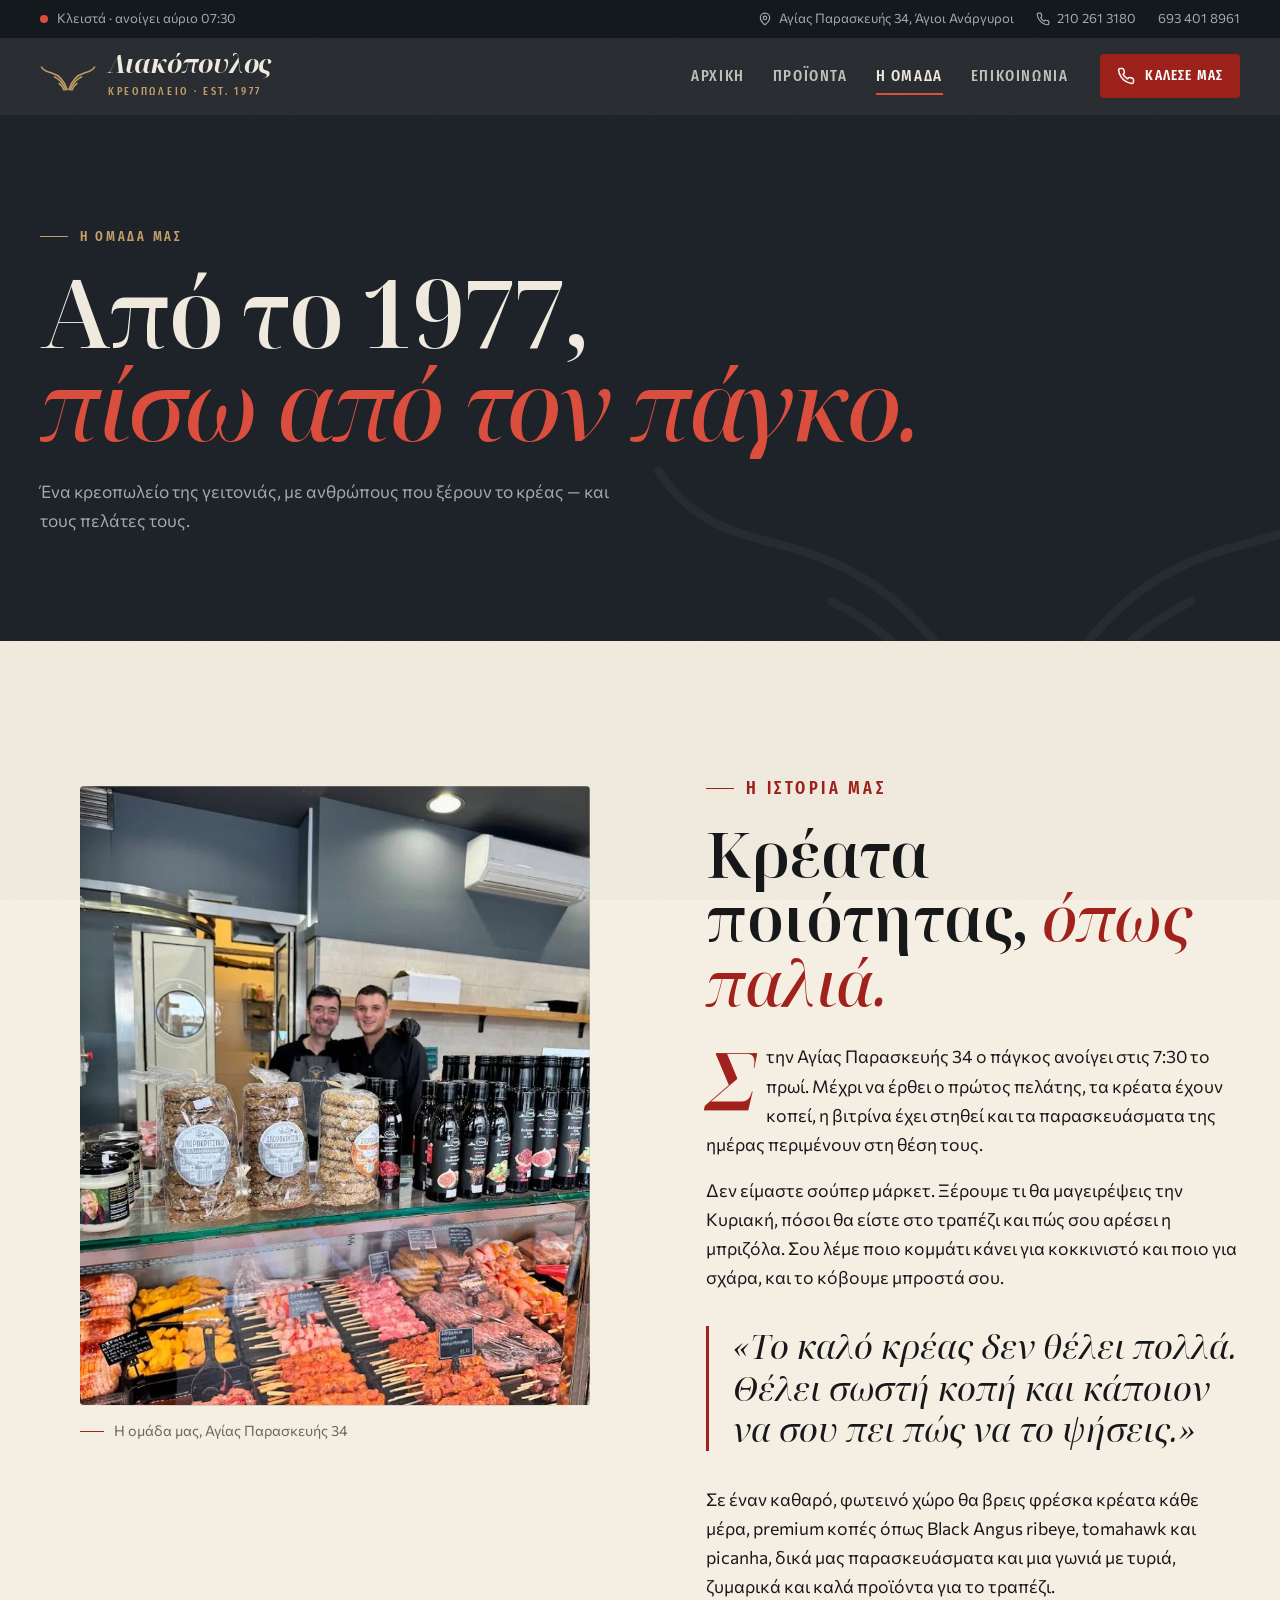
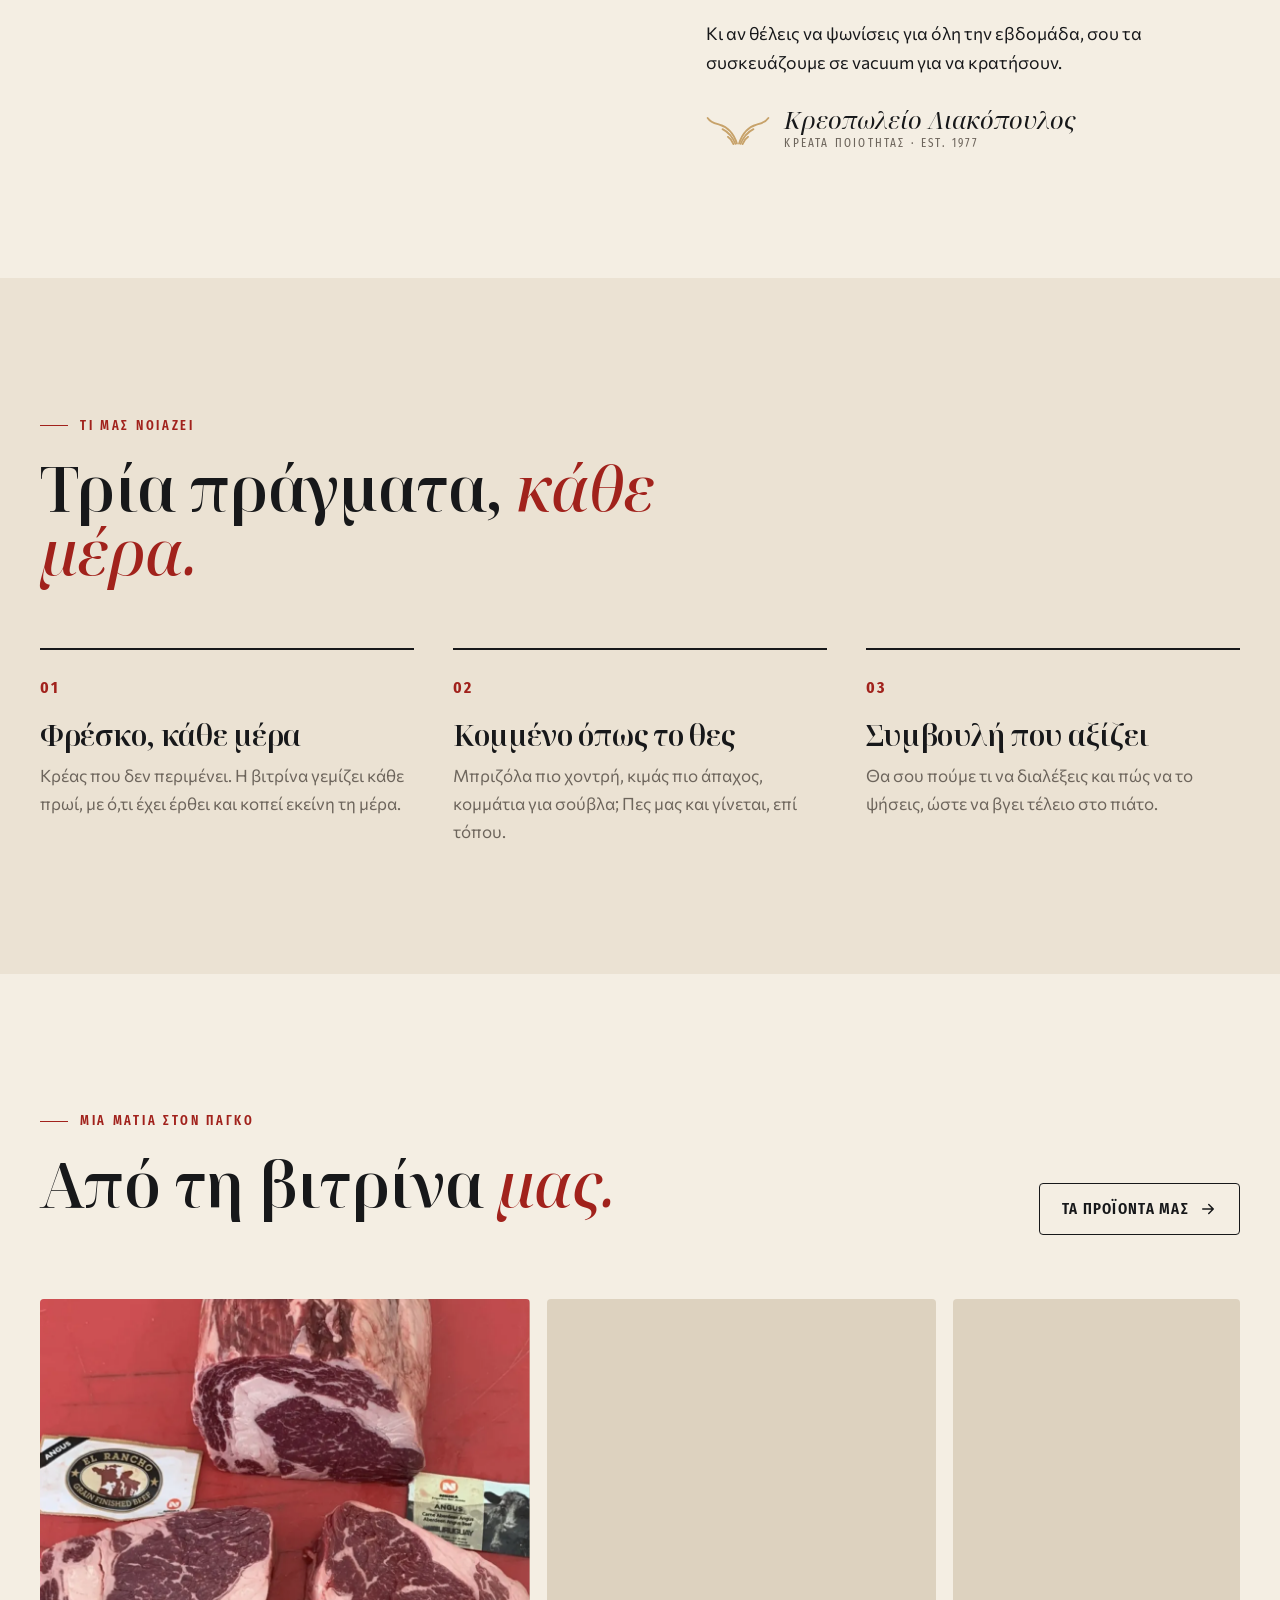
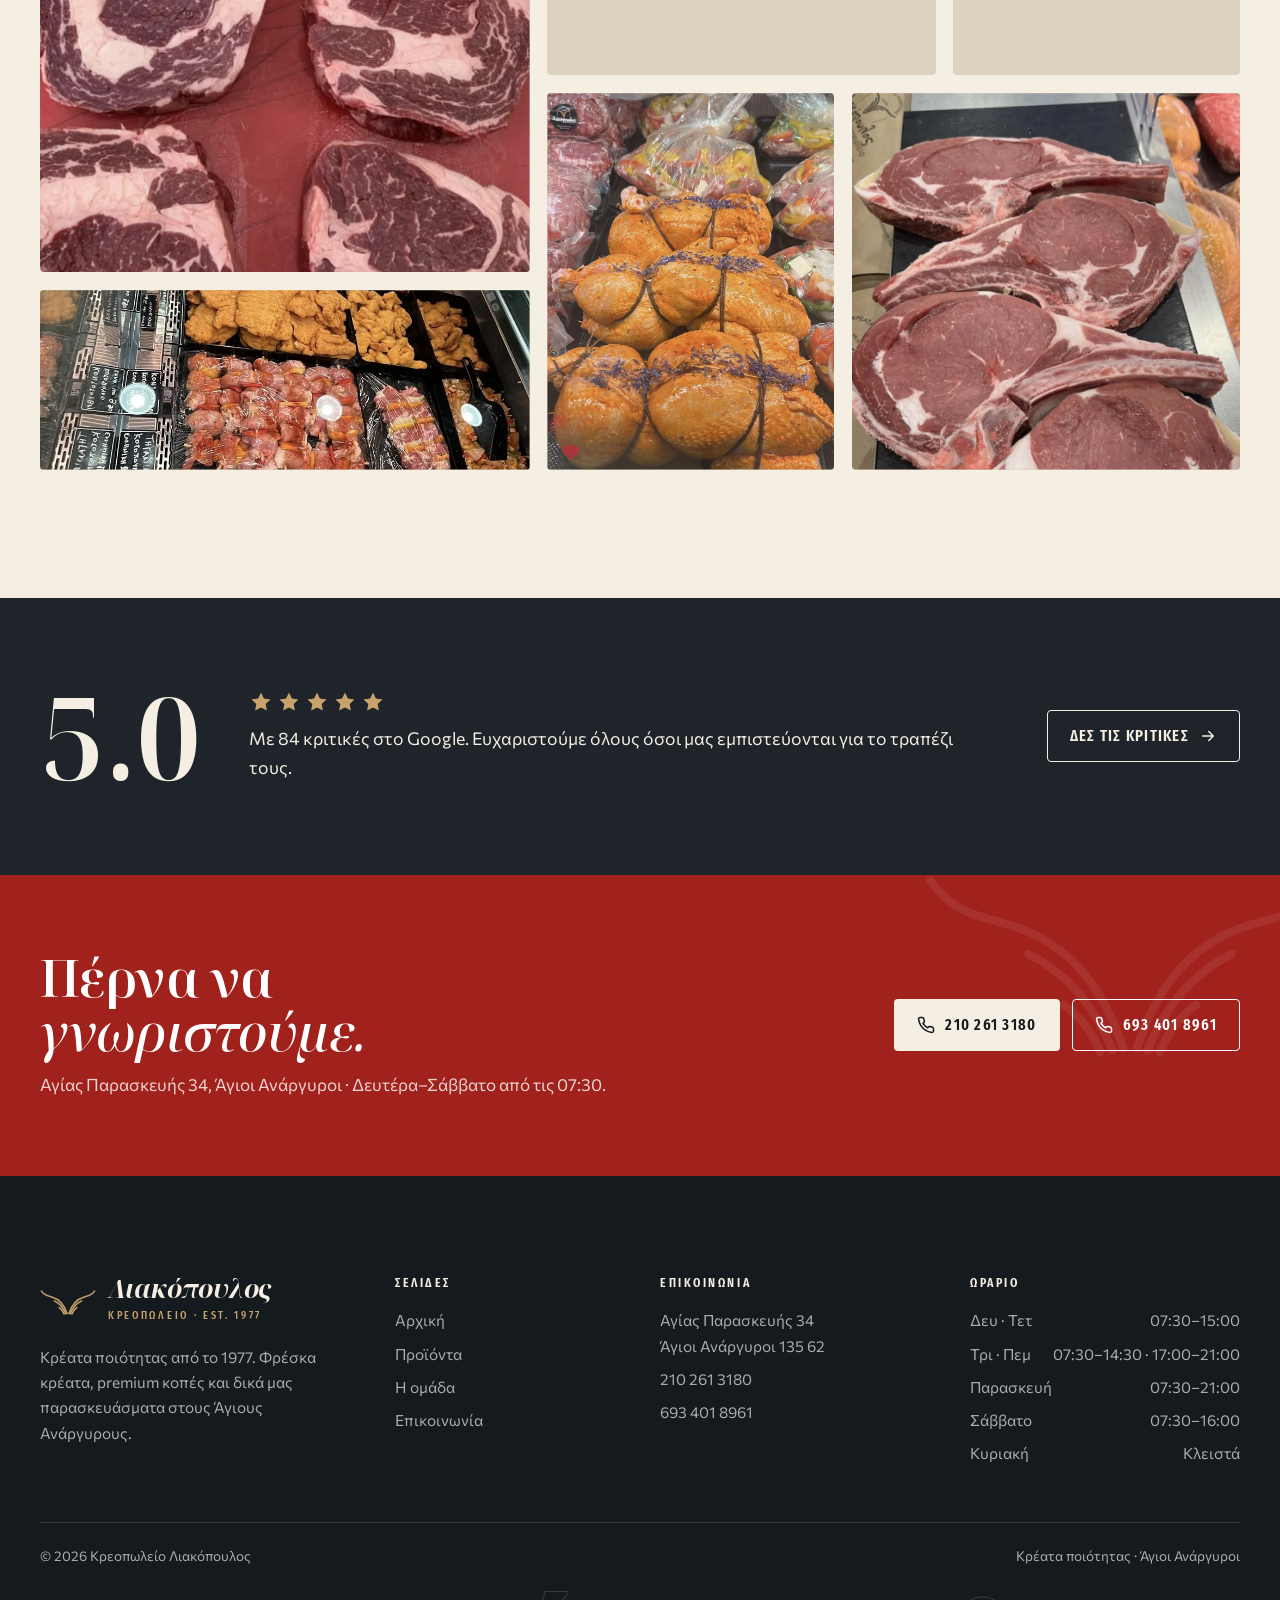
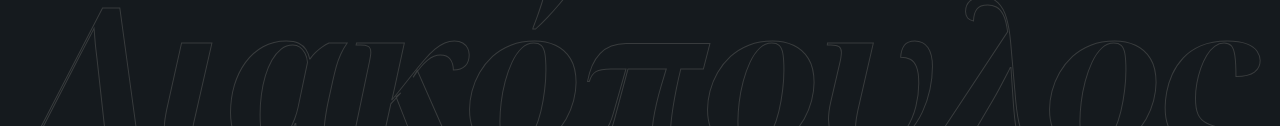
==== about.html @ c585aae2 "Build the Κρεοπωλείο Λιακόπουλος website Four static pages (Αρχική, Προϊόντα, Η ομάδα, Επικοινωνία) " ====
<!doctype html>
<html lang="el">
<head>
<meta charset="utf-8">
<meta name="viewport" content="width=device-width, initial-scale=1">
<title>Η ομάδα | Κρεοπωλείο Λιακόπουλος</title>
<meta name="description" content="Η ομάδα του Κρεοπωλείου Λιακόπουλος. Κρέατα ποιότητας από το 1977, στην Αγίας Παρασκευής 34 στους Άγιους Ανάργυρους.">
<meta name="theme-color" content="#1e242a">
<meta property="og:type" content="website">
<meta property="og:locale" content="el_GR">
<meta property="og:site_name" content="Κρεοπωλείο Λιακόπουλος">
<meta property="og:title" content="Η ομάδα | Κρεοπωλείο Λιακόπουλος">
<meta property="og:description" content="Η ομάδα του Κρεοπωλείου Λιακόπουλος. Κρέατα ποιότητας από το 1977, στην Αγίας Παρασκευής 34 στους Άγιους Ανάργυρους.">
<meta property="og:image" content="assets/img/og.jpg">
<link rel="icon" href="assets/img/favicon.svg" type="image/svg+xml">
<script>document.documentElement.classList.add('js')</script>
<link rel="preconnect" href="https://fonts.googleapis.com">
<link rel="preconnect" href="https://fonts.gstatic.com" crossorigin>
<link href="https://fonts.googleapis.com/css2?family=Commissioner:wght@400;500;600&amp;family=Fira+Sans+Extra+Condensed:wght@500;600;700&amp;family=Noto+Serif+Display:ital,wght@0,500;0,600;0,700;1,500;1,600;1,700&amp;display=swap" rel="stylesheet">
<link rel="stylesheet" href="assets/css/style.css">
</head>
<body>
<a class="skip" href="#main">Μετάβαση στο περιεχόμενο</a>

<div class="topbar">
  <div class="wrap">
    <span class="status " data-status><span class="status__dot"></span><span data-status-text>Δευ–Σάβ από 07:30</span></span>
    <div class="topbar__right">
      <a class="topbar__addr" href="https://www.google.com/maps/dir/?api=1&destination=%CE%9A%CF%81%CE%B5%CE%BF%CF%80%CF%89%CE%BB%CE%B5%CE%AF%CE%BF+%CE%9B%CE%B9%CE%B1%CE%BA%CF%8C%CF%80%CE%BF%CF%85%CE%BB%CE%BF%CF%82%2C+%CE%91%CE%B3%CE%AF%CE%B1%CF%82+%CE%A0%CE%B1%CF%81%CE%B1%CF%83%CE%BA%CE%B5%CF%85%CE%AE%CF%82+34%2C+%CE%86%CE%B3%CE%B9%CE%BF%CE%B9+%CE%91%CE%BD%CE%AC%CF%81%CE%B3%CF%85%CF%81%CE%BF%CE%B9+135+62" target="_blank" rel="noopener"><svg viewBox="0 0 24 24" fill="none" stroke="currentColor" stroke-width="2" stroke-linecap="round" stroke-linejoin="round" aria-hidden="true"><path d="M20 10c0 6-8 12-8 12S4 16 4 10a8 8 0 0 1 16 0z"/><circle cx="12" cy="10" r="3"/></svg>Αγίας Παρασκευής 34, Άγιοι Ανάργυροι</a>
      <a href="tel:+302102613180"><svg viewBox="0 0 24 24" fill="none" stroke="currentColor" stroke-width="2" stroke-linecap="round" stroke-linejoin="round" aria-hidden="true"><path d="M22 16.9v3a2 2 0 0 1-2.2 2 19.8 19.8 0 0 1-8.6-3.1 19.5 19.5 0 0 1-6-6A19.8 19.8 0 0 1 2.1 4.2 2 2 0 0 1 4.1 2h3a2 2 0 0 1 2 1.7c.1.9.4 1.8.7 2.7a2 2 0 0 1-.5 2.1L8 9.8a16 16 0 0 0 6 6l1.3-1.3a2 2 0 0 1 2.1-.4c.9.3 1.8.6 2.7.7a2 2 0 0 1 1.7 2z"/></svg>210 261 3180</a>
      <a class="hide-sm" href="tel:+306934018961">693 401 8961</a>
    </div>
  </div>
</div>
<header class="site-header">
  <div class="wrap">
    <a class="brand" href="index.html" aria-label="Κρεοπωλείο Λιακόπουλος — αρχική σελίδα">
      <svg class="brand__mark" viewBox="0 0 120 66" fill="none" stroke="currentColor" stroke-width="3.4" stroke-linecap="round" aria-hidden="true"><path d="M58 61C52 42 41 30 25 25.5C16 23 9 22 3 13"/><path d="M62 61C68 42 79 30 95 25.5C104 23 111 22 117 13"/><path d="M55 61.5C50 49 42 39.5 31 34"/><path d="M65 61.5C70 49 78 39.5 89 34"/><path d="M51.5 62C49 56 45.5 51.5 41 48.5"/><path d="M68.5 62C71 56 74.5 51.5 79 48.5"/></svg>
      <span><span class="brand__name">Λιακόπουλος</span><span class="brand__sub">Κρεοπωλείο · est. 1977</span></span>
    </a>
    <nav class="nav" id="nav" aria-label="Κύριο μενού">
      <ul class="nav__links">
        <li><a href="index.html">Αρχική</a></li>
        <li><a href="products.html">Προϊόντα</a></li>
        <li><a href="about.html" aria-current="page">Η ομάδα</a></li>
        <li><a href="contact.html">Επικοινωνία</a></li>
      </ul>
      <a class="btn btn--blood btn--sm" href="tel:+302102613180"><svg viewBox="0 0 24 24" fill="none" stroke="currentColor" stroke-width="2" stroke-linecap="round" stroke-linejoin="round" aria-hidden="true"><path d="M22 16.9v3a2 2 0 0 1-2.2 2 19.8 19.8 0 0 1-8.6-3.1 19.5 19.5 0 0 1-6-6A19.8 19.8 0 0 1 2.1 4.2 2 2 0 0 1 4.1 2h3a2 2 0 0 1 2 1.7c.1.9.4 1.8.7 2.7a2 2 0 0 1-.5 2.1L8 9.8a16 16 0 0 0 6 6l1.3-1.3a2 2 0 0 1 2.1-.4c.9.3 1.8.6 2.7.7a2 2 0 0 1 1.7 2z"/></svg>Κάλεσέ μας</a>
    </nav>
    <button class="nav-toggle" type="button" aria-expanded="false" aria-controls="nav"><span></span><span></span><span class="sr">Μενού</span></button>
  </div>
</header>

<main id="main">

<section class="page-hero dark">
  <svg class="hero__watermark" viewBox="0 0 120 66" fill="none" stroke="currentColor" stroke-width="1.4" stroke-linecap="round" aria-hidden="true"><path d="M58 61C52 42 41 30 25 25.5C16 23 9 22 3 13"/><path d="M62 61C68 42 79 30 95 25.5C104 23 111 22 117 13"/><path d="M55 61.5C50 49 42 39.5 31 34"/><path d="M65 61.5C70 49 78 39.5 89 34"/><path d="M51.5 62C49 56 45.5 51.5 41 48.5"/><path d="M68.5 62C71 56 74.5 51.5 79 48.5"/></svg>
  <div class="wrap">
    <p class="eyebrow hero__fade">Η ομάδα μας</p>
    <h1 class="h1">
      <span class="line"><span style="--i:0">Από το 1977,</span></span>
      <span class="line"><span style="--i:1"><em>πίσω από τον πάγκο.</em></span></span>
    </h1>
    <p class="lead hero__fade">Ένα κρεοπωλείο της γειτονιάς, με ανθρώπους που ξέρουν το κρέας — και τους πελάτες τους.</p>
  </div>
</section>

<section class="section">
  <div class="wrap story">
    <figure class="story__photo" data-reveal="img">
      <div class="frame"><img src="assets/img/team.webp" alt="Η ομάδα του Κρεοπωλείου Λιακόπουλος χαμογελά πίσω από τη βιτρίνα" width="977" height="1187" fetchpriority="high" decoding="async"></div>
      <figcaption>Η ομάδα μας, Αγίας Παρασκευής 34</figcaption>
    </figure>
    <div class="story__text" data-reveal>
      <p class="eyebrow">Η ιστορία μας</p>
      <h2 class="h2" style="margin-bottom:28px">Κρέατα ποιότητας, <em>όπως παλιά.</em></h2>
      <p class="dropcap">Στην Αγίας Παρασκευής 34 ο πάγκος ανοίγει στις 7:30 το πρωί. Μέχρι να έρθει ο πρώτος πελάτης, τα κρέατα έχουν κοπεί, η βιτρίνα έχει στηθεί και τα παρασκευάσματα της ημέρας περιμένουν στη θέση τους.</p>
      <p>Δεν είμαστε σούπερ μάρκετ. Ξέρουμε τι θα μαγειρέψεις την Κυριακή, πόσοι θα είστε στο τραπέζι και πώς σου αρέσει η μπριζόλα. Σου λέμε ποιο κομμάτι κάνει για κοκκινιστό και ποιο για σχάρα, και το κόβουμε μπροστά σου.</p>
      <blockquote class="pull">«Το καλό κρέας δεν θέλει πολλά. Θέλει σωστή κοπή και κάποιον να σου πει πώς να το ψήσεις.»</blockquote>
      <p>Σε έναν καθαρό, φωτεινό χώρο θα βρεις φρέσκα κρέατα κάθε μέρα, premium κοπές όπως Black Angus ribeye, tomahawk και picanha, δικά μας παρασκευάσματα και μια γωνιά με τυριά, ζυμαρικά και καλά προϊόντα για το τραπέζι.</p>
      <p>Κι αν θέλεις να ψωνίσεις για όλη την εβδομάδα, σου τα συσκευάζουμε σε vacuum για να κρατήσουν.</p>
      <div class="sign">
        <svg class="" viewBox="0 0 120 66" fill="none" stroke="currentColor" stroke-width="3.4" stroke-linecap="round" aria-hidden="true"><path d="M58 61C52 42 41 30 25 25.5C16 23 9 22 3 13"/><path d="M62 61C68 42 79 30 95 25.5C104 23 111 22 117 13"/><path d="M55 61.5C50 49 42 39.5 31 34"/><path d="M65 61.5C70 49 78 39.5 89 34"/><path d="M51.5 62C49 56 45.5 51.5 41 48.5"/><path d="M68.5 62C71 56 74.5 51.5 79 48.5"/></svg>
        <span>Κρεοπωλείο Λιακόπουλος<small>Κρέατα ποιότητας · est. 1977</small></span>
      </div>
    </div>
  </div>
</section>

<section class="section paper-2">
  <div class="wrap">
    <div class="section-head" data-reveal>
      <p class="eyebrow">Τι μας νοιάζει</p>
      <h2 class="h2">Τρία πράγματα, <em>κάθε μέρα.</em></h2>
    </div>
    <div class="values">
      <div class="value" data-reveal><h3>Φρέσκο, κάθε μέρα</h3><p>Κρέας που δεν περιμένει. Η βιτρίνα γεμίζει κάθε πρωί, με ό,τι έχει έρθει και κοπεί εκείνη τη μέρα.</p></div>
      <div class="value" data-reveal style="--d:.1s"><h3>Κομμένο όπως το θες</h3><p>Μπριζόλα πιο χοντρή, κιμάς πιο άπαχος, κομμάτια για σούβλα; Πες μας και γίνεται, επί τόπου.</p></div>
      <div class="value" data-reveal style="--d:.2s"><h3>Συμβουλή που αξίζει</h3><p>Θα σου πούμε τι να διαλέξεις και πώς να το ψήσεις, ώστε να βγει τέλειο στο πιάτο.</p></div>
    </div>
  </div>
</section>

<section class="section">
  <div class="wrap">
    <div class="section-head section-head--split">
      <div data-reveal>
        <p class="eyebrow">Μια ματιά στον πάγκο</p>
        <h2 class="h2">Από τη βιτρίνα <em>μας.</em></h2>
      </div>
      <a class="btn btn--line" href="products.html" data-reveal>Τα προϊόντα μας <svg class="i-arrow" viewBox="0 0 24 24" fill="none" stroke="currentColor" stroke-width="2" stroke-linecap="round" stroke-linejoin="round" aria-hidden="true"><path d="M5 12h14M13 6l6 6-6 6"/></svg></a>
    </div>
    <div class="gallery">
      <figure class="g1" data-reveal="img" style="--d:0.00s"><img src="assets/img/ribeye-red.webp" alt="Ολόκληρο ribeye και μπριζόλες σε κόκκινο πάγκο" width="1000" height="1754" loading="lazy" decoding="async"><figcaption>Ribeye</figcaption></figure>
      <figure class="g2" data-reveal="img" style="--d:0.06s"><img src="assets/img/steaks.webp" alt="Μπριζόλες απλωμένες σε στρογγυλό πάγκο κοπής" width="900" height="1573" loading="lazy" decoding="async"><figcaption>Στον πάγκο</figcaption></figure>
      <figure class="g3" data-reveal="img" style="--d:0.12s"><img src="assets/img/skirt-raw.webp" alt="Outside skirt Black Angus σε συσκευασίες" width="900" height="1234" loading="lazy" decoding="async"><figcaption>Outside skirt</figcaption></figure>
      <figure class="g4" data-reveal="img" style="--d:0.18s"><img src="assets/img/gemista.webp" alt="Γεμιστά κοτόπουλα" width="900" height="1529" loading="lazy" decoding="async"><figcaption>Παρασκευάσματα</figcaption></figure>
      <figure class="g5" data-reveal="img" style="--d:0.24s"><img src="assets/img/tomahawk.webp" alt="Μπριζόλες tomahawk" width="900" height="1312" loading="lazy" decoding="async"><figcaption>Tomahawk</figcaption></figure>
      <figure class="g6" data-reveal="img" style="--d:0.30s"><img src="assets/img/vitrina.webp" alt="Η βιτρίνα του καταστήματος" width="900" height="1602" loading="lazy" decoding="async"><figcaption>Η βιτρίνα</figcaption></figure>
    </div>
  </div>
</section>

<section class="section section--tight dark">
  <div class="wrap rating" data-reveal>
    <div class="rating__num">5.0</div>
    <div>
      <div class="rating__stars"><svg viewBox="0 0 24 24" fill="currentColor" aria-hidden="true"><path d="M12 2.5l2.9 6 6.6.9-4.8 4.6 1.2 6.5L12 17.4l-5.9 3.1 1.2-6.5L2.5 9.4l6.6-.9z"/></svg><svg viewBox="0 0 24 24" fill="currentColor" aria-hidden="true"><path d="M12 2.5l2.9 6 6.6.9-4.8 4.6 1.2 6.5L12 17.4l-5.9 3.1 1.2-6.5L2.5 9.4l6.6-.9z"/></svg><svg viewBox="0 0 24 24" fill="currentColor" aria-hidden="true"><path d="M12 2.5l2.9 6 6.6.9-4.8 4.6 1.2 6.5L12 17.4l-5.9 3.1 1.2-6.5L2.5 9.4l6.6-.9z"/></svg><svg viewBox="0 0 24 24" fill="currentColor" aria-hidden="true"><path d="M12 2.5l2.9 6 6.6.9-4.8 4.6 1.2 6.5L12 17.4l-5.9 3.1 1.2-6.5L2.5 9.4l6.6-.9z"/></svg><svg viewBox="0 0 24 24" fill="currentColor" aria-hidden="true"><path d="M12 2.5l2.9 6 6.6.9-4.8 4.6 1.2 6.5L12 17.4l-5.9 3.1 1.2-6.5L2.5 9.4l6.6-.9z"/></svg></div>
      <p>Με 84 κριτικές στο Google. Ευχαριστούμε όλους όσοι μας εμπιστεύονται για το τραπέζι τους.</p>
    </div>
    <a class="btn btn--line" href="https://www.google.com/maps/search/?api=1&query=%CE%9A%CF%81%CE%B5%CE%BF%CF%80%CF%89%CE%BB%CE%B5%CE%AF%CE%BF+%CE%9B%CE%B9%CE%B1%CE%BA%CF%8C%CF%80%CE%BF%CF%85%CE%BB%CE%BF%CF%82%2C+%CE%91%CE%B3%CE%AF%CE%B1%CF%82+%CE%A0%CE%B1%CF%81%CE%B1%CF%83%CE%BA%CE%B5%CF%85%CE%AE%CF%82+34%2C+%CE%86%CE%B3%CE%B9%CE%BF%CE%B9+%CE%91%CE%BD%CE%AC%CF%81%CE%B3%CF%85%CF%81%CE%BF%CE%B9+135+62" target="_blank" rel="noopener">Δες τις κριτικές <svg class="i-arrow" viewBox="0 0 24 24" fill="none" stroke="currentColor" stroke-width="2" stroke-linecap="round" stroke-linejoin="round" aria-hidden="true"><path d="M5 12h14M13 6l6 6-6 6"/></svg></a>
  </div>
</section>

</main>

<section class="cta">
  <svg class="cta__mark" viewBox="0 0 120 66" fill="none" stroke="currentColor" stroke-width="2.4" stroke-linecap="round" aria-hidden="true"><path d="M58 61C52 42 41 30 25 25.5C16 23 9 22 3 13"/><path d="M62 61C68 42 79 30 95 25.5C104 23 111 22 117 13"/><path d="M55 61.5C50 49 42 39.5 31 34"/><path d="M65 61.5C70 49 78 39.5 89 34"/><path d="M51.5 62C49 56 45.5 51.5 41 48.5"/><path d="M68.5 62C71 56 74.5 51.5 79 48.5"/></svg>
  <div class="wrap">
    <div data-reveal>
      <h2>Πέρνα να <em>γνωριστούμε.</em></h2>
      <p>Αγίας Παρασκευής 34, Άγιοι Ανάργυροι · Δευτέρα–Σάββατο από τις 07:30.</p>
    </div>
    <div class="btn-row" data-reveal style="--d:.1s">
      <a class="btn btn--paper" href="tel:+302102613180"><svg viewBox="0 0 24 24" fill="none" stroke="currentColor" stroke-width="2" stroke-linecap="round" stroke-linejoin="round" aria-hidden="true"><path d="M22 16.9v3a2 2 0 0 1-2.2 2 19.8 19.8 0 0 1-8.6-3.1 19.5 19.5 0 0 1-6-6A19.8 19.8 0 0 1 2.1 4.2 2 2 0 0 1 4.1 2h3a2 2 0 0 1 2 1.7c.1.9.4 1.8.7 2.7a2 2 0 0 1-.5 2.1L8 9.8a16 16 0 0 0 6 6l1.3-1.3a2 2 0 0 1 2.1-.4c.9.3 1.8.6 2.7.7a2 2 0 0 1 1.7 2z"/></svg>210 261 3180</a>
      <a class="btn btn--line" href="tel:+306934018961"><svg viewBox="0 0 24 24" fill="none" stroke="currentColor" stroke-width="2" stroke-linecap="round" stroke-linejoin="round" aria-hidden="true"><path d="M22 16.9v3a2 2 0 0 1-2.2 2 19.8 19.8 0 0 1-8.6-3.1 19.5 19.5 0 0 1-6-6A19.8 19.8 0 0 1 2.1 4.2 2 2 0 0 1 4.1 2h3a2 2 0 0 1 2 1.7c.1.9.4 1.8.7 2.7a2 2 0 0 1-.5 2.1L8 9.8a16 16 0 0 0 6 6l1.3-1.3a2 2 0 0 1 2.1-.4c.9.3 1.8.6 2.7.7a2 2 0 0 1 1.7 2z"/></svg>693 401 8961</a>
    </div>
  </div>
</section>

<footer class="footer">
  <div class="wrap">
    <div class="footer__grid">
      <div>
        <a class="brand" href="index.html" aria-label="Κρεοπωλείο Λιακόπουλος">
          <svg class="brand__mark" viewBox="0 0 120 66" fill="none" stroke="currentColor" stroke-width="3.4" stroke-linecap="round" aria-hidden="true"><path d="M58 61C52 42 41 30 25 25.5C16 23 9 22 3 13"/><path d="M62 61C68 42 79 30 95 25.5C104 23 111 22 117 13"/><path d="M55 61.5C50 49 42 39.5 31 34"/><path d="M65 61.5C70 49 78 39.5 89 34"/><path d="M51.5 62C49 56 45.5 51.5 41 48.5"/><path d="M68.5 62C71 56 74.5 51.5 79 48.5"/></svg>
          <span><span class="brand__name">Λιακόπουλος</span><span class="brand__sub">Κρεοπωλείο · est. 1977</span></span>
        </a>
        <p class="footer__tag">Κρέατα ποιότητας από το 1977. Φρέσκα κρέατα, premium κοπές και δικά μας παρασκευάσματα στους Άγιους Ανάργυρους.</p>
      </div>
      <div>
        <h4>Σελίδες</h4>
        <ul>
          <li><a href="index.html">Αρχική</a></li><li><a href="products.html">Προϊόντα</a></li><li><a href="about.html">Η ομάδα</a></li><li><a href="contact.html">Επικοινωνία</a></li>
        </ul>
      </div>
      <div>
        <h4>Επικοινωνία</h4>
        <ul>
          <li><a href="https://www.google.com/maps/dir/?api=1&destination=%CE%9A%CF%81%CE%B5%CE%BF%CF%80%CF%89%CE%BB%CE%B5%CE%AF%CE%BF+%CE%9B%CE%B9%CE%B1%CE%BA%CF%8C%CF%80%CE%BF%CF%85%CE%BB%CE%BF%CF%82%2C+%CE%91%CE%B3%CE%AF%CE%B1%CF%82+%CE%A0%CE%B1%CF%81%CE%B1%CF%83%CE%BA%CE%B5%CF%85%CE%AE%CF%82+34%2C+%CE%86%CE%B3%CE%B9%CE%BF%CE%B9+%CE%91%CE%BD%CE%AC%CF%81%CE%B3%CF%85%CF%81%CE%BF%CE%B9+135+62" target="_blank" rel="noopener">Αγίας Παρασκευής 34<br>Άγιοι Ανάργυροι 135 62</a></li>
          <li><a href="tel:+302102613180">210 261 3180</a></li>
          <li><a href="tel:+306934018961">693 401 8961</a></li>
        </ul>
      </div>
      <div>
        <h4>Ωράριο</h4>
        <ul class="footer__hours">
          <li><span>Δευ · Τετ</span><span>07:30–15:00</span></li>
          <li><span>Τρι · Πεμ</span><span>07:30–14:30 · 17:00–21:00</span></li>
          <li><span>Παρασκευή</span><span>07:30–21:00</span></li>
          <li><span>Σάββατο</span><span>07:30–16:00</span></li>
          <li><span>Κυριακή</span><span>Κλειστά</span></li>
        </ul>
      </div>
    </div>
    <div class="footer__bottom">
      <span>© <span data-year>2026</span> Κρεοπωλείο Λιακόπουλος</span>
      <span>Κρέατα ποιότητας · Άγιοι Ανάργυροι</span>
    </div>
  </div>
  <div class="footer__giant" aria-hidden="true">Λιακόπουλος</div>
</footer>
<script src="assets/js/main.js" defer></script>
</body>
</html>
---- assets/css/style.css ----
/* =========================================================
   Κρεοπωλείο Λιακόπουλος — stylesheet
   Palette taken from the shop: slate walls, brass logo,
   butcher-paper cream and a deep meat red.
   ========================================================= */

:root {
  --char: #1e242a;
  --char-2: #252c33;
  --char-3: #313a42;
  --char-deep: #151a1e;
  --paper: #f4eee3;
  --paper-2: #ebe2d3;
  --paper-3: #ddd2bf;
  --ink: #17181a;
  --blood: #a1221c;
  --blood-dk: #861a15;
  --blood-hi: #e0503f;
  --brass: #c7a26a;
  --muted: #6d655c;
  --muted-d: #a9adb0;
  --line: rgba(23, 24, 26, .14);
  --line-d: rgba(244, 238, 227, .14);

  --f-display: "Noto Serif Display", "Times New Roman", serif;
  --f-cond: "Fira Sans Extra Condensed", "Arial Narrow", sans-serif;
  --f-body: "Commissioner", system-ui, -apple-system, "Segoe UI", sans-serif;

  --wrap: 1220px;
  --gut: clamp(16px, 4vw, 40px);
  --ease: cubic-bezier(.2, .7, .2, 1);
  --header-h: 76px;
}

/* ---------- base ---------- */
*, *::before, *::after { box-sizing: border-box; }
html { -webkit-text-size-adjust: 100%; scroll-behavior: smooth; scroll-padding-top: calc(var(--header-h) + 16px); }
body {
  margin: 0;
  background: var(--paper);
  color: var(--ink);
  font-family: var(--f-body);
  font-size: 1.0625rem;
  line-height: 1.65;
  overflow-x: clip;
  -webkit-font-smoothing: antialiased;
  text-rendering: optimizeLegibility;
}
body.no-scroll { overflow: hidden; }
img { max-width: 100%; height: auto; display: block; }
a { color: inherit; }
h1, h2, h3, h4 { font-family: var(--f-display); font-weight: 600; line-height: 1.05; margin: 0; letter-spacing: -.01em; }
p { margin: 0 0 1em; }
ul, ol { margin: 0; padding: 0; }
button { font: inherit; color: inherit; }
:focus-visible { outline: 2px solid var(--brass); outline-offset: 3px; }
::selection { background: var(--blood); color: #fff; }

/* butcher-paper grain over everything */
body::after {
  content: "";
  position: fixed;
  inset: 0;
  pointer-events: none;
  z-index: 200;
  opacity: .07;
  background-image: url("data:image/svg+xml;utf8,<svg xmlns='http://www.w3.org/2000/svg' width='180' height='180'><filter id='n'><feTurbulence type='fractalNoise' baseFrequency='.85' numOctaves='2' stitchTiles='stitch'/><feColorMatrix values='0 0 0 0 0  0 0 0 0 0  0 0 0 0 0  0 0 0 .6 0'/></filter><rect width='100%' height='100%' filter='url(%23n)'/></svg>");
}

.wrap { width: min(100% - 2 * var(--gut), var(--wrap)); margin-inline: auto; }
.sr { position: absolute; width: 1px; height: 1px; padding: 0; margin: -1px; overflow: hidden; clip: rect(0 0 0 0); white-space: nowrap; border: 0; }
.skip { position: absolute; left: 12px; top: -60px; z-index: 300; background: var(--paper); color: var(--ink); padding: 10px 16px; border-radius: 4px; font-weight: 600; }
.skip:focus { top: 12px; }

/* ---------- type helpers ---------- */
.eyebrow {
  display: inline-flex; align-items: center; gap: 12px;
  font-family: var(--f-cond); font-weight: 600; font-size: .84rem;
  letter-spacing: .2em; text-transform: uppercase;
  color: var(--blood); margin: 0 0 18px;
}
.eyebrow::before { content: ""; width: 28px; height: 1.5px; background: currentColor; }
.dark .eyebrow { color: var(--brass); }

.h2 { font-size: clamp(2.3rem, 4.8vw, 4rem); margin-bottom: 22px; }
.h2 em, .h1 em { font-style: italic; font-weight: 500; color: var(--blood); }
.dark .h2 em, .dark .h1 em { color: var(--blood-hi); }
.lead { font-size: clamp(1.05rem, 1.35vw, 1.2rem); color: var(--muted); max-width: 60ch; }
.dark .lead { color: var(--muted-d); }
.muted { color: var(--muted); }
.dark .muted { color: var(--muted-d); }
.cond { font-family: var(--f-cond); text-transform: uppercase; letter-spacing: .12em; }

/* ---------- sections ---------- */
.section { padding: clamp(80px, 10vw, 140px) 0; position: relative; }
.section--tight { padding: clamp(56px, 7vw, 96px) 0; }
.dark { background: var(--char); color: var(--paper); }
.paper-2 { background: var(--paper-2); }
.section-head { max-width: 760px; margin-bottom: clamp(40px, 5vw, 68px); }
.section-head .h2 { margin-bottom: 20px; }
.section-head--split { max-width: none; display: flex; align-items: end; justify-content: space-between; gap: 32px; flex-wrap: wrap; }
.section-head--split > div { max-width: 700px; }

/* ---------- buttons ---------- */
.btn {
  display: inline-flex; align-items: center; justify-content: center; gap: 10px;
  font-family: var(--f-cond); font-weight: 600; font-size: 1rem; line-height: 1;
  letter-spacing: .08em; text-transform: uppercase; text-decoration: none;
  padding: 16px 22px; border-radius: 4px; border: 1.5px solid transparent;
  cursor: pointer; white-space: nowrap;
  transition: background-color .25s, color .25s, border-color .25s, transform .25s var(--ease);
}
.btn svg { width: 18px; height: 18px; flex: none; transition: transform .35s var(--ease); }
.btn:hover .i-arrow { transform: translateX(4px); }
.btn:active { transform: translateY(1px); }
.btn--blood { background: var(--blood); color: #fff; }
.btn--blood:hover { background: var(--blood-dk); }
.btn--line { border-color: currentColor; }
.btn--line:hover { background: var(--ink); border-color: var(--ink); color: var(--paper); }
.dark .btn--line:hover, .btn--line.on-dark:hover { background: var(--paper); border-color: var(--paper); color: var(--ink); }
.btn--paper { background: var(--paper); color: var(--ink); }
.btn--paper:hover { background: #fff; }
.btn--sm { padding: 12px 16px; font-size: .9rem; }
.btn-row { display: flex; flex-wrap: wrap; gap: 12px; }

.link-arrow {
  display: inline-flex; align-items: center; gap: 8px;
  font-family: var(--f-cond); font-weight: 600; font-size: .92rem;
  letter-spacing: .1em; text-transform: uppercase; text-decoration: none; color: var(--blood);
}
.dark .link-arrow { color: var(--brass); }
.link-arrow svg { width: 16px; height: 16px; transition: transform .35s var(--ease); }
.link-arrow:hover svg, a:hover .link-arrow svg { transform: translateX(4px); }

/* ---------- top bar ---------- */
.topbar { background: var(--char-deep); color: var(--muted-d); font-size: .82rem; }
.topbar .wrap { display: flex; align-items: center; justify-content: space-between; gap: 20px; min-height: 38px; }
.topbar a { text-decoration: none; transition: color .2s; }
.topbar a:hover { color: var(--paper); }
.topbar__right { display: flex; gap: 22px; align-items: center; }
.topbar__right a { display: inline-flex; align-items: center; gap: 7px; }
.topbar svg { width: 14px; height: 14px; }

.status { display: inline-flex; align-items: center; gap: 9px; }
.status__dot { width: 8px; height: 8px; border-radius: 50%; background: #7a8087; flex: none; }
.status.is-open .status__dot { background: #4fbf73; animation: pulse 2.4s infinite; }
.status.is-soon .status__dot { background: var(--brass); animation: pulse-b 2.4s infinite; }
.status.is-closed .status__dot { background: var(--blood-hi); }
@keyframes pulse { 0% { box-shadow: 0 0 0 0 rgba(79, 191, 115, .55); } 70%, 100% { box-shadow: 0 0 0 8px rgba(79, 191, 115, 0); } }
@keyframes pulse-b { 0% { box-shadow: 0 0 0 0 rgba(199, 162, 106, .55); } 70%, 100% { box-shadow: 0 0 0 8px rgba(199, 162, 106, 0); } }

/* ---------- header ---------- */
.site-header {
  position: sticky; top: 0; z-index: 100;
  background: rgba(30, 36, 42, .94);
  -webkit-backdrop-filter: saturate(140%) blur(12px);
  backdrop-filter: saturate(140%) blur(12px);
  color: var(--paper);
  border-bottom: 1px solid transparent;
  transition: border-color .3s, background-color .3s;
}
.site-header.is-scrolled { border-bottom-color: var(--line-d); background: rgba(21, 26, 30, .96); }
.site-header > .wrap { display: flex; align-items: center; justify-content: space-between; gap: 24px; height: var(--header-h); }

.brand { display: flex; align-items: center; gap: 12px; text-decoration: none; color: var(--paper); flex: none; }
.brand__mark { width: 56px; height: auto; color: var(--brass); flex: none; transition: transform .6s var(--ease); }
.brand:hover .brand__mark { transform: translateY(-2px) scale(1.04); }
.brand__name { display: block; font-family: var(--f-display); font-style: italic; font-weight: 700; font-size: 1.6rem; line-height: 1; letter-spacing: -.01em; }
.brand__sub { display: block; font-family: var(--f-cond); font-weight: 500; font-size: .7rem; letter-spacing: .24em; text-transform: uppercase; color: var(--brass); margin-top: 6px; }

.nav { display: flex; align-items: center; gap: 32px; }
.nav__links { display: flex; gap: 28px; list-style: none; }
.nav__links a {
  position: relative; display: block; padding: 6px 0;
  font-family: var(--f-cond); font-weight: 500; font-size: 1rem;
  letter-spacing: .1em; text-transform: uppercase; text-decoration: none;
  color: rgba(244, 238, 227, .78); transition: color .2s;
}
.nav__links a::after {
  content: ""; position: absolute; left: 0; right: 0; bottom: 0; height: 2px;
  background: var(--blood-hi); transform: scaleX(0); transform-origin: left;
  transition: transform .4s var(--ease);
}
.nav__links a:hover, .nav__links a[aria-current="page"] { color: var(--paper); }
.nav__links a:hover::after, .nav__links a[aria-current="page"]::after { transform: scaleX(1); }

.nav-toggle {
  display: none; position: relative; width: 46px; height: 46px; border: 1px solid var(--line-d);
  border-radius: 4px; background: transparent; cursor: pointer;
}
.nav-toggle span:not(.sr) {
  position: absolute; left: 12px; right: 12px; height: 2px; background: var(--paper);
  transition: transform .35s var(--ease), top .35s var(--ease);
}
.nav-toggle span:nth-child(1) { top: 18px; }
.nav-toggle span:nth-child(2) { top: 26px; }
.nav-open .nav-toggle span:nth-child(1) { top: 22px; transform: rotate(45deg); }
.nav-open .nav-toggle span:nth-child(2) { top: 22px; transform: rotate(-45deg); }

@media (max-width: 960px) {
  .nav-toggle { display: inline-block; }
  .nav {
    position: absolute; top: 100%; left: 0; right: 0;
    flex-direction: column; align-items: stretch; gap: 0;
    background: var(--char-deep); border-top: 1px solid var(--line-d);
    padding: 8px var(--gut) 28px;
    height: calc(100vh - var(--header-h)); height: calc(100dvh - var(--header-h)); overflow-y: auto;
    clip-path: inset(0 0 100% 0); visibility: hidden;
    transition: clip-path .5s var(--ease), visibility 0s linear .5s;
  }
  .nav-open .nav { clip-path: inset(0 0 0 0); visibility: visible; transition: clip-path .5s var(--ease); }
  .nav__links { flex-direction: column; gap: 0; }
  .nav__links a {
    font-family: var(--f-display); font-size: 2rem; text-transform: none; letter-spacing: 0;
    padding: 14px 0; border-bottom: 1px solid var(--line-d);
  }
  .nav__links a::after { display: none; }
  .nav__links a[aria-current="page"] { color: var(--blood-hi); font-style: italic; }
  .nav .btn { margin-top: 22px; }
}
@media (max-width: 720px) {
  .topbar { font-size: .78rem; }
  .topbar .status, .topbar__right a { white-space: nowrap; }
  .topbar__right .topbar__addr, .topbar__right .hide-sm { display: none; }
}
@media (max-width: 400px) {
  .brand__mark { width: 44px; }
  .brand__name { font-size: 1.35rem; }
}

/* ---------- brand badge (rotating ring) ---------- */
.badge {
  position: absolute; width: 148px; height: 148px; border-radius: 50%;
  display: grid; place-items: center;
  background: var(--blood); color: var(--paper);
  box-shadow: 0 18px 40px -14px rgba(0, 0, 0, .55);
}
.badge__ring { position: absolute; inset: 0; width: 100%; height: 100%; animation: spin 30s linear infinite; }
.badge__ring text { font-family: var(--f-cond); font-weight: 600; font-size: 15.5px; letter-spacing: .12em; fill: currentColor; }
.badge__mark { width: 58px; color: var(--paper); }
@keyframes spin { to { transform: rotate(360deg); } }

/* ---------- chalk tag (like the ones in the display case) ---------- */
.chalk {
  position: absolute; z-index: 2;
  background: #141414; color: #f6f1e7;
  padding: 11px 16px 10px; border-radius: 3px;
  border: 1px solid rgba(255, 255, 255, .14);
  box-shadow: 0 14px 26px -12px rgba(0, 0, 0, .6);
  font-family: var(--f-cond); line-height: 1.1; text-align: center;
  transform-origin: 50% -30px;
  animation: sway 7s ease-in-out infinite alternate;
}
.chalk::before { /* the little stick that holds the tag */
  content: ""; position: absolute; left: 50%; top: -30px; width: 2px; height: 30px;
  background: linear-gradient(#cfc6b4, #8c8577); transform: translateX(-50%);
}
.chalk small { display: block; font-size: .72rem; letter-spacing: .18em; text-transform: uppercase; opacity: .75; }
.chalk strong { display: block; font-size: 1.35rem; font-weight: 600; letter-spacing: .04em; margin-top: 3px; }
@keyframes sway { from { transform: rotate(2.5deg); } to { transform: rotate(-2deg); } }

/* ---------- hero ---------- */
.hero { position: relative; overflow: hidden; padding: clamp(44px, 6vw, 84px) 0 clamp(110px, 12vw, 160px); }
.hero__grid { position: relative; display: grid; grid-template-columns: 1.2fr .8fr; gap: clamp(40px, 6vw, 96px); align-items: center; }
.hero__watermark {
  position: absolute; left: -6%; bottom: -14%; width: 62%; max-width: 820px;
  color: var(--paper); opacity: .045; pointer-events: none;
}
.h1 { font-size: clamp(3.1rem, 7.4vw, 6.6rem); font-weight: 600; line-height: .98; letter-spacing: -.025em; margin-bottom: 30px; }
.h1 .line { display: block; overflow: hidden; padding-bottom: .08em; margin-bottom: -.08em; }
.h1 .line > span { display: block; animation: rise 1.1s var(--ease) both; animation-delay: calc(var(--i, 0) * .12s + .1s); }
@keyframes rise { from { transform: translateY(108%); } }
.hero .lead { max-width: 46ch; margin-bottom: 34px; }
.hero .h1 { font-size: clamp(3.1rem, 6.2vw, 6rem); }
.hero__fade { animation: fade-up 1s var(--ease) both; animation-delay: .55s; }
@keyframes fade-up { from { opacity: 0; transform: translateY(18px); } }

.stats { display: flex; flex-wrap: wrap; gap: 18px 40px; margin-top: 48px; padding-top: 26px; border-top: 1px solid var(--line-d); }
.stat { display: flex; flex-direction: column; gap: 6px; text-decoration: none; }
.stat__num { font-family: var(--f-display); font-size: 2.3rem; font-weight: 600; line-height: 1; display: flex; align-items: center; gap: 10px; }
.stat__stars { display: inline-flex; gap: 2px; color: var(--brass); }
.stat__stars svg { width: 15px; height: 15px; }
.stat__label { font-size: .86rem; color: var(--muted-d); }
a.stat:hover .stat__label { color: var(--paper); }

.hero__media { position: relative; justify-self: end; width: min(100%, 500px); margin-right: 6px; }
.hero__photo {
  position: relative; aspect-ratio: 4 / 5; border-radius: 6px; overflow: hidden;
  box-shadow: 0 40px 80px -30px rgba(0, 0, 0, .7);
}
.hero__photo img { width: 100%; height: 100%; object-fit: cover; object-position: 50% 20%; animation: settle 2.4s var(--ease) both; }
@keyframes settle { from { transform: scale(1.14); } }
.hero__media .badge { left: -64px; bottom: 56px; animation: fade-up 1s var(--ease) both .9s; }
.hero__media .chalk { top: 46%; right: -22px; }

@media (max-width: 960px) {
  .hero__grid { grid-template-columns: 1fr; }
  .hero__media { justify-self: center; width: min(100% - 40px, 460px); margin: 10px 0 0; }
  .hero__media .badge { left: -24px; bottom: -34px; width: 124px; height: 124px; }
  .hero__media .badge__mark { width: 46px; }
  .hero__media .chalk { right: -14px; }
}

/* ---------- ticker ---------- */
.ticker-wrap { position: relative; z-index: 3; overflow: hidden; margin-top: -64px; padding: 26px 0; }
.ticker {
  position: relative; overflow: hidden;
  margin: 0 -4%; padding: 17px 0;
  background: var(--blood); color: var(--paper);
  transform: rotate(-1.6deg);
  box-shadow: 0 16px 34px -18px rgba(0, 0, 0, .45);
}
.ticker__track { display: flex; width: max-content; animation: ticker 50s linear infinite; }
.ticker:hover .ticker__track { animation-play-state: paused; }
.ticker__group {
  display: flex; align-items: center; gap: 34px; padding-right: 34px;
  font-family: var(--f-cond); font-weight: 700; font-size: clamp(1.2rem, 2.3vw, 1.75rem);
  letter-spacing: .06em; text-transform: uppercase; white-space: nowrap;
}
.ticker__group svg { width: 15px; height: 15px; color: var(--brass); flex: none; }
@keyframes ticker { to { transform: translateX(-50%); } }

/* ---------- category cards ---------- */
.cats { display: grid; grid-template-columns: repeat(4, 1fr); gap: clamp(18px, 2.2vw, 30px); }
.cat { display: flex; flex-direction: column; text-decoration: none; color: inherit; }
.cat:nth-child(even) { margin-top: 56px; }
.cat__img { position: relative; aspect-ratio: 3 / 4; border-radius: 4px; overflow: hidden; background: var(--paper-3); }
.cat__img img { width: 100%; height: 100%; object-fit: cover; transition: transform 1.4s var(--ease); }
.cat:hover .cat__img img { transform: scale(1.06); }
.cat__num {
  position: absolute; top: 12px; left: 12px; z-index: 1;
  font-family: var(--f-cond); font-weight: 700; font-size: .8rem; letter-spacing: .14em;
  background: var(--paper); color: var(--ink); padding: 5px 9px 4px; border-radius: 2px;
}
.cat h3 { font-size: 1.6rem; margin: 20px 0 8px; }
.cat p { color: var(--muted); font-size: .98rem; margin-bottom: 14px; }
.cat .link-arrow { margin-top: auto; }

@media (max-width: 1020px) {
  .cats { grid-template-columns: repeat(2, 1fr); }
  .cat:nth-child(even) { margin-top: 0; }
}
@media (max-width: 560px) {
  .cats { grid-template-columns: 1fr; gap: 40px; }
  .cat__img { aspect-ratio: 4 / 3; }
}

/* ---------- cut chart ---------- */
.cuts { display: grid; grid-template-columns: 1.12fr .88fr; gap: clamp(36px, 5vw, 80px); align-items: start; }
.cuts__chart { position: sticky; top: calc(var(--header-h) + 32px); }
.chart svg { width: 100%; height: auto; overflow: visible; }
.chart .z {
  fill: rgba(244, 238, 227, .03); stroke: rgba(244, 238, 227, .32);
  stroke-width: 1.2; stroke-dasharray: 5 5;
  transition: fill .5s var(--ease);
}
.chart .z[data-hot] { cursor: pointer; }
.chart .z[data-hot]:hover { fill: rgba(244, 238, 227, .09); }
.chart .z.is-active, .chart .z.is-active:hover { fill: var(--blood); }
.chart .out { fill: none; stroke: var(--paper); stroke-width: 2.2; stroke-linejoin: round; stroke-linecap: round; }
.chart .leg-far { fill: rgba(244, 238, 227, .05); stroke: rgba(244, 238, 227, .3); stroke-width: 1.5; }
.chart .eye { fill: var(--paper); }
.chart .lbl {
  font-family: var(--f-cond); font-weight: 600; font-size: 11px; letter-spacing: .14em;
  fill: rgba(244, 238, 227, .5); text-anchor: middle; pointer-events: none; transition: fill .3s;
}
.chart .lbl.is-active { fill: #fff; }
html.js .chart .out { stroke-dasharray: 1; stroke-dashoffset: 1; transition: stroke-dashoffset 2.6s var(--ease); }
html.js .chart.is-in .out { stroke-dashoffset: 0; }
.chart__cap {
  display: flex; align-items: baseline; gap: 16px; flex-wrap: wrap;
  margin-top: 26px; padding-top: 20px; border-top: 1px solid var(--line-d);
}
.chart__cap-zone { font-family: var(--f-cond); font-weight: 600; font-size: .8rem; letter-spacing: .18em; text-transform: uppercase; color: var(--brass); }
.chart__cap-name { font-family: var(--f-display); font-style: italic; font-size: 1.9rem; line-height: 1.1; }
.chart__hint { margin-top: 10px; font-size: .88rem; color: var(--muted-d); }

.cutlist { list-style: none; border-top: 1px solid var(--line-d); }
.cut {
  position: relative; display: grid; grid-template-columns: 84px 1fr; gap: 20px; align-items: start;
  width: 100%; padding: 20px 0; text-align: left; background: none; border: 0;
  border-bottom: 1px solid var(--line-d); cursor: pointer; color: var(--paper);
}
.cut::before {
  content: ""; position: absolute; left: -20px; top: 20px; bottom: 20px; width: 3px;
  background: var(--blood-hi); transform: scaleY(0); transition: transform .4s var(--ease);
}
.cut.is-active::before { transform: scaleY(1); }
.cut__img {
  width: 84px; height: 84px; border-radius: 50%; object-fit: cover;
  filter: grayscale(.55) brightness(.8); transition: filter .5s, transform .5s var(--ease);
}
.cut:hover .cut__img, .cut.is-active .cut__img { filter: none; }
.cut.is-active .cut__img { transform: scale(1.05); }
.cut__name { display: block; font-family: var(--f-display); font-weight: 600; font-size: 1.75rem; line-height: 1.1; transition: color .3s; }
.cut:hover .cut__name { color: #fff; }
.cut__meta { display: block; margin: 5px 0 0; font-family: var(--f-cond); font-weight: 500; font-size: .8rem; letter-spacing: .16em; text-transform: uppercase; color: var(--brass); }
.cut__more { display: grid; grid-template-rows: 0fr; transition: grid-template-rows .5s var(--ease); }
.cut__more > span { overflow: hidden; }
.cut__desc { display: block; padding-top: 10px; color: var(--muted-d); font-size: .97rem; line-height: 1.55; }
.cut.is-active .cut__more, html:not(.js) .cut__more { grid-template-rows: 1fr; }

@media (max-width: 960px) {
  .cuts { grid-template-columns: 1fr; }
  .cuts__chart { position: relative; top: 0; }
  .cut::before { left: -12px; }
}
@media (max-width: 480px) {
  .cut { grid-template-columns: 64px 1fr; gap: 16px; }
  .cut__img { width: 64px; height: 64px; }
  .cut__name { font-size: 1.5rem; }
  .chart .lbl { font-size: 13px; }
}

/* ---------- split layouts ---------- */
.split { display: grid; grid-template-columns: 1fr 1fr; gap: clamp(40px, 6vw, 100px); align-items: center; }
.split--rev .split__media { order: 2; }
.split__text .h2 { margin-bottom: 22px; }
.frame { position: relative; border-radius: 4px; overflow: hidden; background: var(--paper-3); }
.frame img { width: 100%; height: 100%; object-fit: cover; }
.frame--45 { aspect-ratio: 4 / 5; }
.frame--34 { aspect-ratio: 3 / 4; }
.frame--43 { aspect-ratio: 4 / 3; }
.frame--wide { aspect-ratio: 16 / 7; }
.media-stack { position: relative; padding: 0 12% 14% 0; }
.media-stack .frame--small {
  position: absolute; right: 0; bottom: 0; width: 46%; aspect-ratio: 3 / 4;
  border: 6px solid var(--paper-2); box-shadow: 0 24px 50px -24px rgba(0, 0, 0, .5);
}
.media-pin { position: relative; }
.media-pin .chalk { top: 40px; left: -18px; }

@media (max-width: 900px) {
  .split { grid-template-columns: 1fr; }
  .split--rev .split__media { order: 0; }
}

/* steps */
.steps { list-style: none; margin: 34px 0 36px; display: grid; gap: 4px; counter-reset: s; }
.steps li { display: grid; grid-template-columns: 56px 1fr; gap: 16px; padding: 18px 0; border-top: 1px solid var(--line); }
.dark .steps li { border-top-color: var(--line-d); }
.steps li:last-child { border-bottom: 1px solid var(--line); }
.dark .steps li:last-child { border-bottom-color: var(--line-d); }
.steps li::before {
  counter-increment: s; content: "0" counter(s);
  font-family: var(--f-cond); font-weight: 700; font-size: 1.05rem; letter-spacing: .1em; color: var(--blood); padding-top: 4px;
}
.dark .steps li::before { color: var(--blood-hi); }
.steps h3 { font-size: 1.35rem; margin-bottom: 4px; }
.steps p { margin: 0; color: var(--muted); font-size: .98rem; }
.dark .steps p { color: var(--muted-d); }

/* tags */
.tags { display: flex; flex-wrap: wrap; gap: 10px; list-style: none; margin: 28px 0 34px; }
.tags li {
  font-family: var(--f-cond); font-weight: 500; font-size: .98rem; letter-spacing: .04em;
  padding: 8px 14px 7px; border: 1px solid var(--line); border-radius: 999px; background: rgba(255, 255, 255, .35);
  transition: background-color .25s, color .25s, border-color .25s;
}
.tags li:hover { background: var(--ink); color: var(--paper); border-color: var(--ink); }
.dark .tags li { border-color: var(--line-d); background: transparent; }
.dark .tags li:hover { background: var(--paper); color: var(--ink); }

/* check list */
.checks { list-style: none; display: grid; gap: 12px; margin: 26px 0 0; }
.checks li { display: flex; gap: 12px; align-items: flex-start; }
.checks svg { width: 20px; height: 20px; color: var(--blood); flex: none; margin-top: 4px; }
.dark .checks svg { color: var(--blood-hi); }

/* ---------- pantopoleio band ---------- */
.band { display: grid; grid-template-columns: 1.15fr .85fr; gap: clamp(32px, 5vw, 80px); align-items: center; }
@media (max-width: 900px) { .band { grid-template-columns: 1fr; } }

/* ---------- about teaser ---------- */
.teaser { display: grid; grid-template-columns: .95fr 1.05fr; gap: clamp(40px, 6vw, 100px); align-items: center; }
.teaser .frame { aspect-ratio: 977 / 1187; }
.year-big {
  font-family: var(--f-display); font-weight: 600; font-style: italic; line-height: .8;
  font-size: clamp(5rem, 12vw, 10rem); letter-spacing: -.03em;
  color: transparent; -webkit-text-stroke: 1.5px var(--blood); margin-bottom: 18px;
}
.dark .year-big { -webkit-text-stroke-color: var(--blood-hi); }
@media (max-width: 900px) { .teaser { grid-template-columns: 1fr; } }

/* ---------- visit / hours ---------- */
.visit { display: grid; grid-template-columns: 1fr 1fr; gap: clamp(40px, 6vw, 100px); align-items: start; }
.visit__addr { font-family: var(--f-display); font-size: clamp(1.6rem, 2.6vw, 2.2rem); line-height: 1.2; margin: 6px 0 26px; }
.phones { display: grid; gap: 4px; margin-bottom: 30px; }
.phones a { font-family: var(--f-display); font-size: clamp(1.6rem, 2.6vw, 2.2rem); text-decoration: none; line-height: 1.3; width: fit-content; background: linear-gradient(currentColor, currentColor) 0 100% / 0 1.5px no-repeat; transition: background-size .45s var(--ease); }
.phones a:hover { background-size: 100% 1.5px; }
.phones small { font-family: var(--f-cond); font-size: .8rem; letter-spacing: .16em; text-transform: uppercase; color: var(--brass); margin-left: 10px; vertical-align: middle; }
.services { display: flex; flex-wrap: wrap; gap: 10px 22px; margin-top: 30px; color: var(--muted-d); font-size: .95rem; }
.services span { display: inline-flex; gap: 8px; align-items: center; }
.services svg { width: 18px; height: 18px; color: #4fbf73; }
.services--paper { color: var(--muted); }

.hours-card { background: var(--char-2); border: 1px solid var(--line-d); border-radius: 6px; padding: clamp(24px, 3vw, 36px); }
.paper-card { background: #fff; border: 1px solid var(--line); border-radius: 6px; padding: clamp(24px, 3vw, 36px); }
.hours-card__head { display: flex; justify-content: space-between; align-items: center; gap: 16px; flex-wrap: wrap; margin-bottom: 18px; }
.hours-card__head h3 { font-size: 1.7rem; }
.status-pill { display: inline-flex; gap: 9px; align-items: center; font-size: .86rem; padding: 7px 12px; border-radius: 999px; background: rgba(244, 238, 227, .07); border: 1px solid var(--line-d); }
.paper-card .status-pill { background: var(--paper); border-color: var(--line); }
.hours { width: 100%; border-collapse: collapse; font-variant-numeric: tabular-nums; }
.hours tr { border-top: 1px solid var(--line-d); }
.paper-card .hours tr { border-top-color: var(--line); }
.hours th, .hours td { padding: 13px 0; text-align: left; font-weight: 400; vertical-align: top; }
.hours td { text-align: right; color: var(--muted-d); }
.paper-card .hours td { color: var(--muted); }
.hours td span { display: block; }
.hours .closed td { color: var(--blood-hi); }
.paper-card .hours .closed td { color: var(--blood); }
.hours tr.is-today th, .hours tr.is-today td { color: inherit; font-weight: 600; }
.hours tr.is-today th::after {
  content: "Σήμερα"; margin-left: 10px; padding: 3px 7px 2px; border-radius: 3px; vertical-align: 2px;
  font-family: var(--f-cond); font-size: .7rem; font-weight: 600; letter-spacing: .14em; text-transform: uppercase;
  background: var(--blood); color: #fff;
}
@media (max-width: 900px) { .visit { grid-template-columns: 1fr; } }

/* ---------- page hero (inner pages) ---------- */
.page-hero { position: relative; overflow: hidden; padding: clamp(60px, 8vw, 116px) 0 clamp(60px, 7vw, 100px); }
.page-hero .h1 { margin-bottom: 26px; }
.page-hero .lead { max-width: 54ch; }
.page-hero .hero__watermark { left: auto; right: -8%; bottom: -30%; width: 58%; }
.chips { display: flex; flex-wrap: wrap; gap: 10px; margin-top: 36px; list-style: none; }
.chips a {
  display: inline-block; padding: 10px 16px 9px; border: 1px solid var(--line-d); border-radius: 999px;
  font-family: var(--f-cond); font-weight: 500; font-size: .92rem; letter-spacing: .08em; text-transform: uppercase;
  text-decoration: none; transition: background-color .25s, color .25s, border-color .25s;
}
.chips a:hover { background: var(--paper); color: var(--ink); border-color: var(--paper); }

/* ---------- menu board ---------- */
.board { display: grid; grid-template-columns: repeat(4, 1fr); border: 1.5px solid var(--ink); border-radius: 4px; background: rgba(255, 255, 255, .3); }
.board__col { padding: clamp(22px, 2.4vw, 32px); border-right: 1px solid var(--line); }
.board__col:last-child { border-right: 0; }
.board__col h3 { font-style: italic; font-size: 1.85rem; margin-bottom: 4px; }
.board__col .cond { font-size: .74rem; color: var(--blood); font-weight: 600; }
.board ul { list-style: none; margin-top: 18px; }
.board li { display: flex; flex-direction: column; padding: 11px 0; border-top: 1px dashed var(--line); }
.board li b { font-weight: 600; font-size: 1rem; }
.board li span { font-family: var(--f-cond); font-size: .82rem; letter-spacing: .08em; text-transform: uppercase; color: var(--muted); }
.board-note { margin-top: 22px; color: var(--muted); font-size: .95rem; display: flex; gap: 10px; align-items: center; }
.board-note svg { width: 18px; height: 18px; color: var(--blood); flex: none; }
@media (max-width: 1020px) {
  .board { grid-template-columns: repeat(2, 1fr); }
  .board__col:nth-child(2) { border-right: 0; }
  .board__col:nth-child(-n+2) { border-bottom: 1px solid var(--line); }
}
@media (max-width: 560px) {
  .board { grid-template-columns: 1fr; }
  .board__col { border-right: 0; border-bottom: 1px solid var(--line); }
  .board__col:last-child { border-bottom: 0; }
}

/* ---------- photo row with captions ---------- */
.photo-row { display: grid; grid-template-columns: repeat(3, 1fr); gap: clamp(14px, 2vw, 26px); margin-top: clamp(40px, 5vw, 64px); }
.photo-row figure { margin: 0; }
.photo-row .frame { aspect-ratio: 4 / 5; }
.photo-row .frame img { transition: transform 1.4s var(--ease); }
.photo-row figure:hover .frame img { transform: scale(1.05); }
.photo-row figcaption { margin-top: 12px; font-family: var(--f-cond); font-size: .86rem; letter-spacing: .12em; text-transform: uppercase; color: var(--muted); }
@media (max-width: 760px) {
  .photo-row { grid-template-columns: 1fr 1fr; }
  .photo-row figure:last-child { display: none; }
}

/* ---------- premium cut cards ---------- */
.pcards { display: grid; grid-template-columns: repeat(6, 1fr); gap: clamp(16px, 2vw, 28px); }
.pcard { grid-column: span 2; display: flex; flex-direction: column; background: var(--char-2); border: 1px solid var(--line-d); border-radius: 6px; overflow: hidden; }
.pcard--lg { grid-column: span 3; }
.pcard__img { position: relative; aspect-ratio: 4 / 3; overflow: hidden; }
.pcard--lg .pcard__img { aspect-ratio: 16 / 10; }
.pcard__img img { width: 100%; height: 100%; object-fit: cover; transition: transform 1.4s var(--ease); }
.pcard:hover .pcard__img img { transform: scale(1.05); }
.pcard__origin {
  position: absolute; left: 14px; bottom: 14px;
  font-family: var(--f-cond); font-weight: 600; font-size: .76rem; letter-spacing: .14em; text-transform: uppercase;
  background: rgba(21, 26, 30, .82); -webkit-backdrop-filter: blur(6px); backdrop-filter: blur(6px);
  color: var(--paper); padding: 6px 10px 5px; border-radius: 3px;
}
.pcard__body { padding: clamp(20px, 2.4vw, 30px); display: flex; flex-direction: column; gap: 10px; flex: 1; }
.pcard h3 { font-size: 2rem; }
.pcard h3 small { display: block; margin-top: 6px; font-family: var(--f-cond); font-weight: 500; font-size: .8rem; letter-spacing: .16em; text-transform: uppercase; color: var(--brass); }
.pcard p { color: var(--muted-d); margin: 0; font-size: .98rem; }
.pcard__tip { margin-top: auto !important; padding-top: 16px; border-top: 1px solid var(--line-d); display: flex; gap: 10px; align-items: flex-start; color: var(--paper) !important; font-size: .94rem !important; }
.pcard__tip svg { width: 18px; height: 18px; color: var(--blood-hi); flex: none; margin-top: 3px; }
@media (max-width: 1020px) {
  .pcards { grid-template-columns: repeat(2, 1fr); }
  .pcard, .pcard--lg { grid-column: span 1; }
  .pcard--lg:first-child { grid-column: span 2; }
}
@media (max-width: 620px) {
  .pcards { grid-template-columns: 1fr; }
  .pcard--lg:first-child { grid-column: span 1; }
  .pcard--lg .pcard__img { aspect-ratio: 4 / 3; }
}
.fineprint { margin-top: 28px; font-size: .9rem; color: var(--muted-d); }

/* ---------- CTA band ---------- */
.cta { background: var(--blood); color: #fff; position: relative; overflow: hidden; }
.cta .wrap { display: flex; align-items: center; justify-content: space-between; gap: 28px 40px; flex-wrap: wrap; padding: clamp(48px, 6vw, 80px) 0; }
.cta h2 { font-size: clamp(2rem, 4vw, 3.2rem); max-width: 18ch; }
.cta h2 em { font-style: italic; font-weight: 500; }
.cta p { margin: 12px 0 0; color: rgba(255, 255, 255, .8); }
.cta .btn--line:hover { background: #fff; color: var(--blood); border-color: #fff; }
.cta__mark { position: absolute; right: -60px; top: -40px; width: 420px; color: #fff; opacity: .07; pointer-events: none; }

/* ---------- about ---------- */
.story { display: grid; grid-template-columns: 1.05fr .95fr; gap: clamp(40px, 6vw, 100px); align-items: start; }
.story__photo { position: sticky; top: calc(var(--header-h) + 32px); }
.story__photo .frame { aspect-ratio: 977 / 1187; box-shadow: 0 40px 70px -40px rgba(0, 0, 0, .5); }
.story__photo figcaption { margin-top: 14px; font-size: .9rem; color: var(--muted); display: flex; gap: 10px; align-items: center; }
.story__photo figcaption::before { content: ""; width: 24px; height: 1.5px; background: var(--blood); }
.story__text p { font-size: 1.1rem; }
.story__text .dropcap::first-letter {
  float: left; font-family: var(--f-display); font-weight: 600; font-style: italic;
  font-size: 4.6em; line-height: .82; padding: .06em .1em 0 0; color: var(--blood);
}
.pull { font-family: var(--f-display); font-style: italic; font-size: clamp(1.6rem, 2.6vw, 2.2rem); line-height: 1.25; margin: 34px 0; padding-left: 24px; border-left: 3px solid var(--blood); }
.sign { margin-top: 30px; display: flex; align-items: center; gap: 14px; }
.sign svg { width: 64px; color: var(--brass); }
.sign span { font-family: var(--f-display); font-style: italic; font-size: 1.5rem; line-height: 1.1; }
.sign small { display: block; font-family: var(--f-cond); font-style: normal; font-size: .76rem; letter-spacing: .18em; text-transform: uppercase; color: var(--muted); margin-top: 4px; }
@media (max-width: 900px) {
  .story { grid-template-columns: 1fr; }
  .story__photo { position: relative; top: 0; }
}

.values { display: grid; grid-template-columns: repeat(3, 1fr); gap: clamp(24px, 3vw, 44px); counter-reset: v; }
.value { border-top: 2px solid var(--ink); padding-top: 24px; }
.value::before {
  counter-increment: v; content: "0" counter(v); display: block; margin-bottom: 18px;
  font-family: var(--f-cond); font-weight: 700; letter-spacing: .14em; color: var(--blood);
}
.value h3 { font-size: 1.8rem; margin-bottom: 12px; }
.value p { color: var(--muted); margin: 0; }
@media (max-width: 860px) { .values { grid-template-columns: 1fr; } }

.gallery { display: grid; grid-template-columns: repeat(12, 1fr); grid-auto-rows: clamp(120px, 14vw, 190px); gap: clamp(10px, 1.4vw, 18px); }
.gallery figure { margin: 0; position: relative; overflow: hidden; border-radius: 4px; background: var(--paper-3); }
.gallery img { width: 100%; height: 100%; object-fit: cover; transition: transform 1.4s var(--ease); }
.gallery figure:hover img { transform: scale(1.06); }
.gallery figcaption {
  position: absolute; left: 12px; bottom: 12px; padding: 5px 9px 4px; border-radius: 3px;
  background: rgba(21, 26, 30, .8); color: var(--paper);
  font-family: var(--f-cond); font-size: .76rem; letter-spacing: .14em; text-transform: uppercase;
  transform: translateY(8px); opacity: 0; transition: opacity .35s, transform .35s var(--ease);
}
.gallery figure:hover figcaption { opacity: 1; transform: none; }
.g1 { grid-column: span 5; grid-row: span 3; }
.g2 { grid-column: span 4; grid-row: span 2; }
.g3 { grid-column: span 3; grid-row: span 2; }
.g4 { grid-column: span 3; grid-row: span 2; }
.g5 { grid-column: span 4; grid-row: span 2; }
.g6 { grid-column: span 5; grid-row: span 1; }
@media (max-width: 760px) {
  .gallery { grid-template-columns: repeat(2, 1fr); grid-auto-rows: 44vw; }
  .gallery figure { grid-column: span 1 !important; grid-row: span 1 !important; }
  .gallery .g1 { grid-column: span 2 !important; grid-row: span 2 !important; }
  .gallery figcaption { opacity: 1; transform: none; }
}

.rating { display: grid; grid-template-columns: auto 1fr auto; gap: 24px 48px; align-items: center; }
.rating__num { font-family: var(--f-display); font-weight: 600; font-size: clamp(4.5rem, 9vw, 7.5rem); line-height: .85; }
.rating__stars { display: flex; gap: 4px; color: var(--brass); margin-bottom: 10px; }
.rating__stars svg { width: 24px; height: 24px; }
.rating p { margin: 0; font-size: 1.1rem; }
@media (max-width: 760px) { .rating { grid-template-columns: 1fr; } }

/* ---------- contact ---------- */
.contact { display: grid; grid-template-columns: .9fr 1.1fr; gap: clamp(32px, 5vw, 72px); align-items: start; }
.info-block { padding: 26px 0; border-top: 1px solid var(--line); }
.info-block:first-child { border-top: 0; padding-top: 0; }
.info-block .cond { font-size: .78rem; font-weight: 600; color: var(--blood); margin-bottom: 10px; }
.info-block address { font-style: normal; font-family: var(--f-display); font-size: clamp(1.5rem, 2.4vw, 2rem); line-height: 1.25; margin-bottom: 16px; }
.info-block .phones { margin-bottom: 0; }
.info-block .phones small { color: var(--muted); }
.map {
  position: sticky; top: calc(var(--header-h) + 32px);
  border-radius: 6px; overflow: hidden; border: 1.5px solid var(--ink); background: var(--paper-3);
  aspect-ratio: 4 / 5; min-height: 420px;
}
.map iframe { width: 100%; height: 100%; border: 0; display: block; filter: grayscale(.85) contrast(1.05) sepia(.12); transition: filter .6s; }
.map:hover iframe { filter: none; }
@media (max-width: 900px) {
  .contact { grid-template-columns: 1fr; }
  .map { position: relative; top: 0; aspect-ratio: auto; height: 380px; min-height: 0; }
}

/* ---------- footer ---------- */
.footer { background: var(--char-deep); color: var(--muted-d); padding: clamp(64px, 8vw, 100px) 0 0; overflow: hidden; font-size: .96rem; }
.footer__grid { display: grid; grid-template-columns: 1.4fr 1fr 1.2fr 1.2fr; gap: 40px; }
.footer h4 { font-family: var(--f-cond); font-weight: 600; font-size: .8rem; letter-spacing: .2em; text-transform: uppercase; color: var(--paper); margin-bottom: 18px; }
.footer ul { list-style: none; display: grid; gap: 8px; }
.footer a { text-decoration: none; transition: color .2s; }
.footer a:hover { color: var(--paper); }
.footer .brand { margin-bottom: 18px; }
.footer__tag { max-width: 30ch; }
.footer__hours li { display: flex; justify-content: space-between; gap: 16px; font-variant-numeric: tabular-nums; }
.footer__bottom {
  display: flex; justify-content: space-between; gap: 16px; flex-wrap: wrap;
  margin-top: 56px; padding-top: 22px; border-top: 1px solid var(--line-d); font-size: .85rem;
}
.footer__giant {
  font-family: var(--f-display); font-style: italic; font-weight: 700;
  font-size: clamp(4rem, 15.5vw, 15rem); line-height: .78; letter-spacing: -.03em;
  text-align: center; white-space: nowrap; margin: 28px 0 -0.12em;
  color: transparent; -webkit-text-stroke: 1px rgba(244, 238, 227, .16);
  user-select: none;
}
@media (max-width: 900px) { .footer__grid { grid-template-columns: 1fr 1fr; } }
@media (max-width: 560px) { .footer__grid { grid-template-columns: 1fr; } }

/* ---------- scroll reveal ---------- */
html.js [data-reveal] {
  opacity: 0; transform: translateY(30px);
  transition: opacity 1s var(--ease), transform 1s var(--ease);
  transition-delay: var(--d, 0s);
}
html.js [data-reveal].is-in { opacity: 1; transform: none; }
/* the observed wrapper stays unclipped (so it can intersect); its children get the curtain */
html.js [data-reveal="img"] { opacity: 1; transform: none; }
html.js [data-reveal="img"] > * { clip-path: inset(100% 0 0 0); transition: clip-path 1.3s var(--ease); transition-delay: var(--d, 0s); }
html.js [data-reveal="img"] > *:nth-child(2) { transition-delay: calc(var(--d, 0s) + .15s); }
html.js [data-reveal="img"] img { transition: transform 1.6s var(--ease); }
html.js [data-reveal="img"]:not(.is-in) img { transform: scale(1.18); }
html.js [data-reveal="img"].is-in > * { clip-path: inset(0 0 0 0); }

/* ---------- reduced motion ---------- */
@media (prefers-reduced-motion: reduce) {
  *, *::before, *::after { animation-duration: .001ms !important; animation-iteration-count: 1 !important; transition-duration: .001ms !important; transition-delay: 0s !important; }
  .ticker__track { animation: none; }
  .badge__ring, .chalk { animation: none; }
}
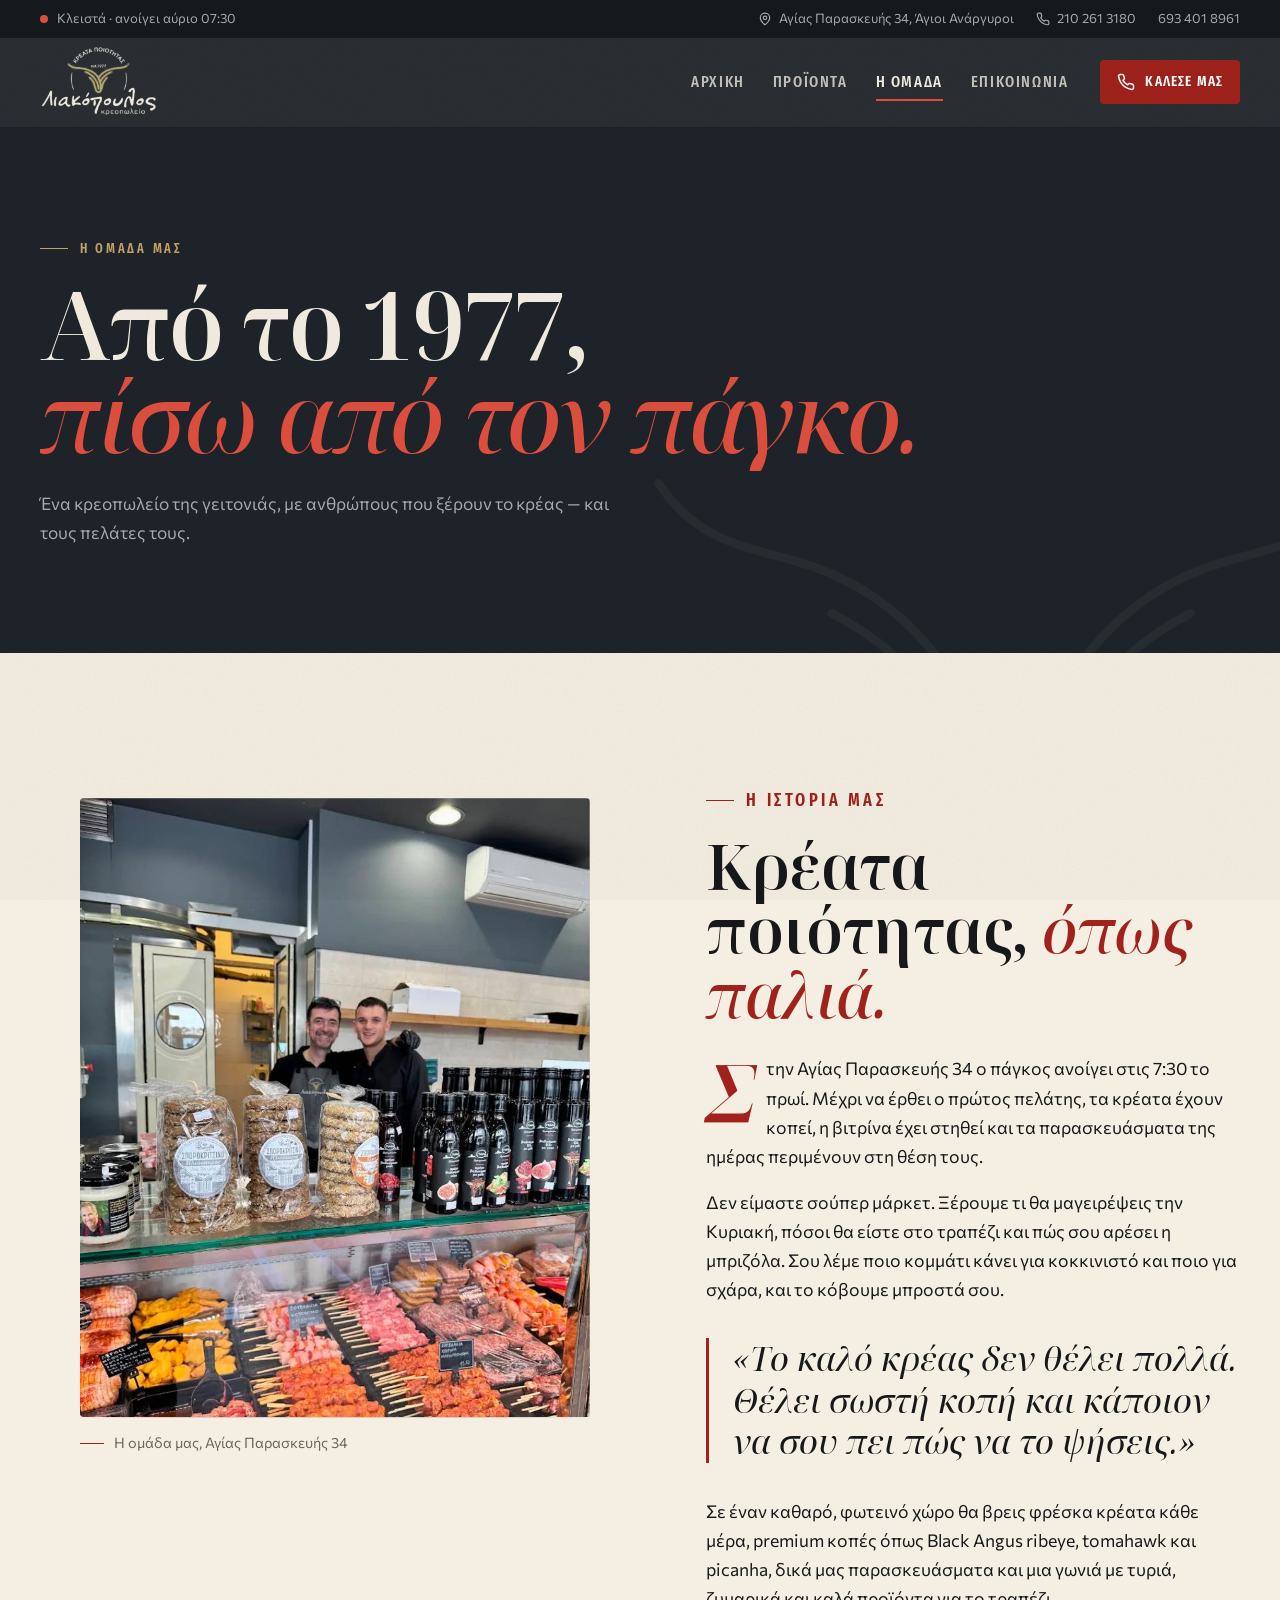
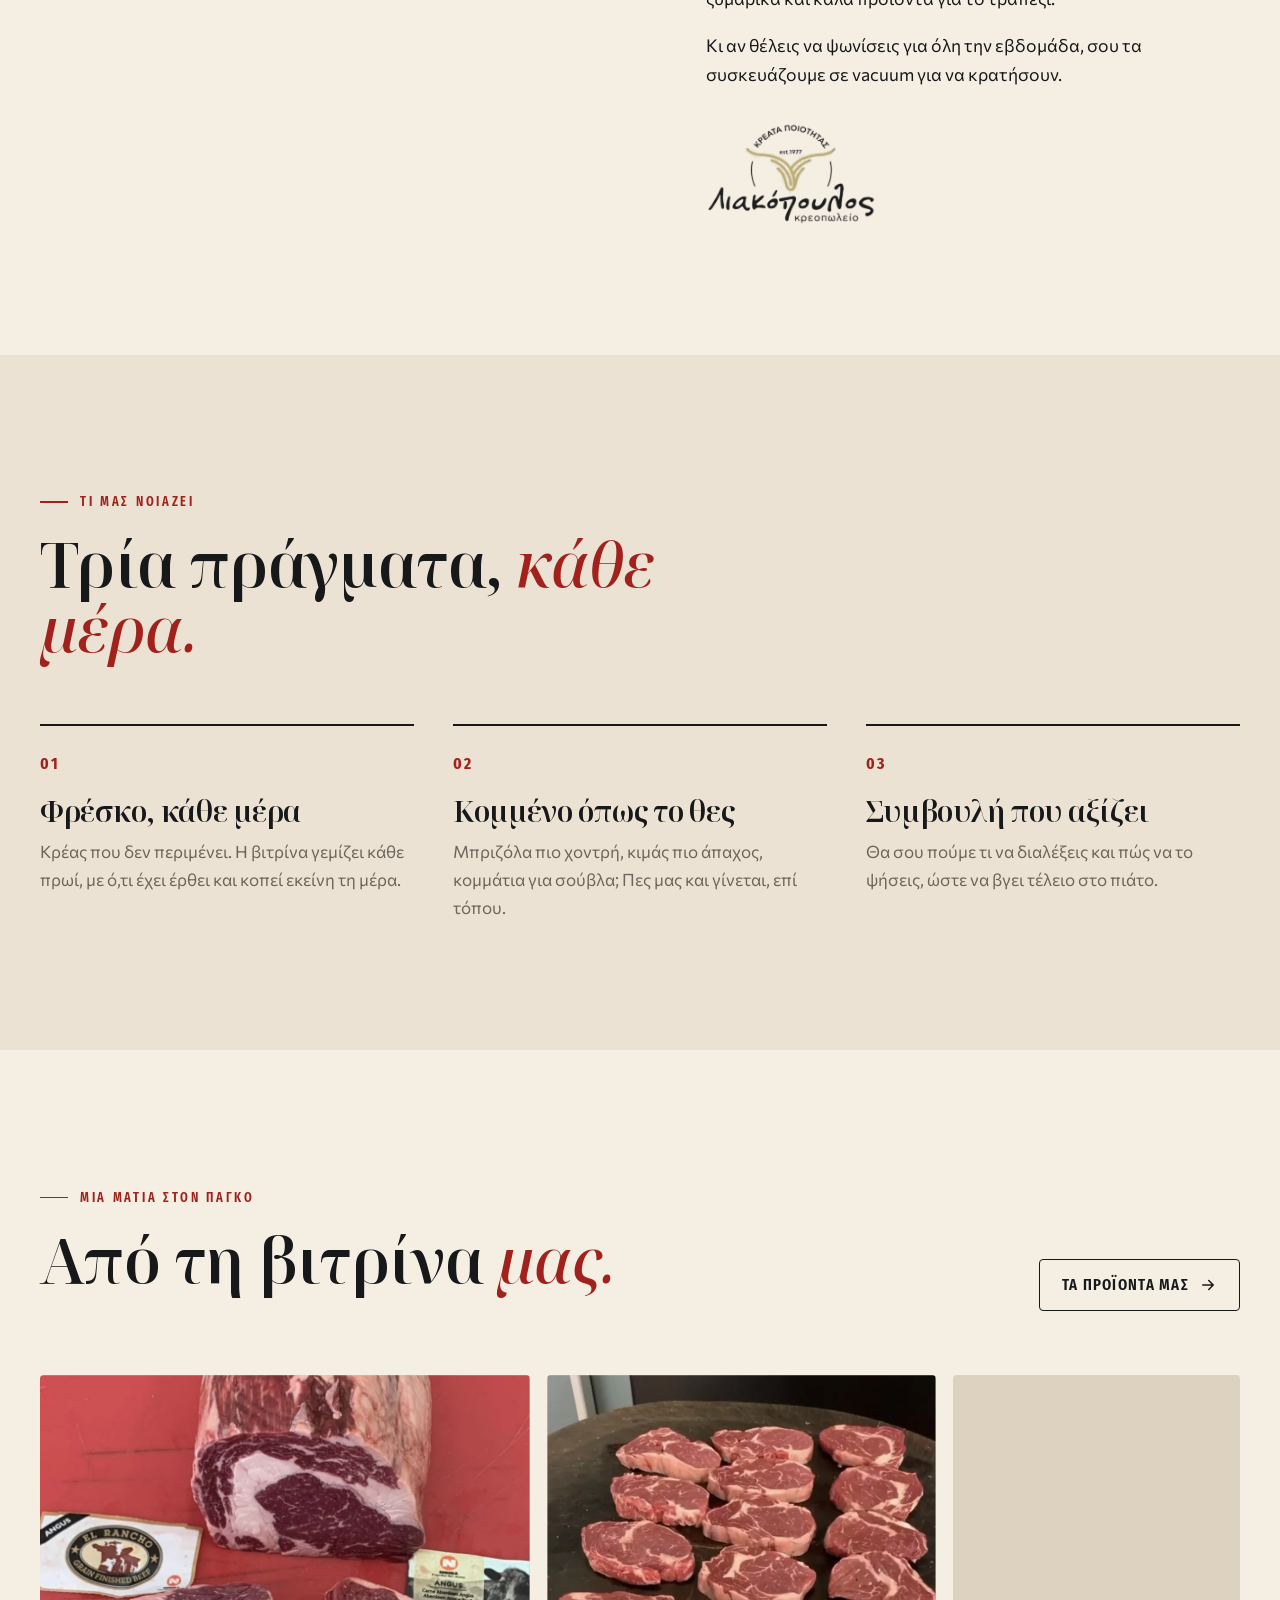
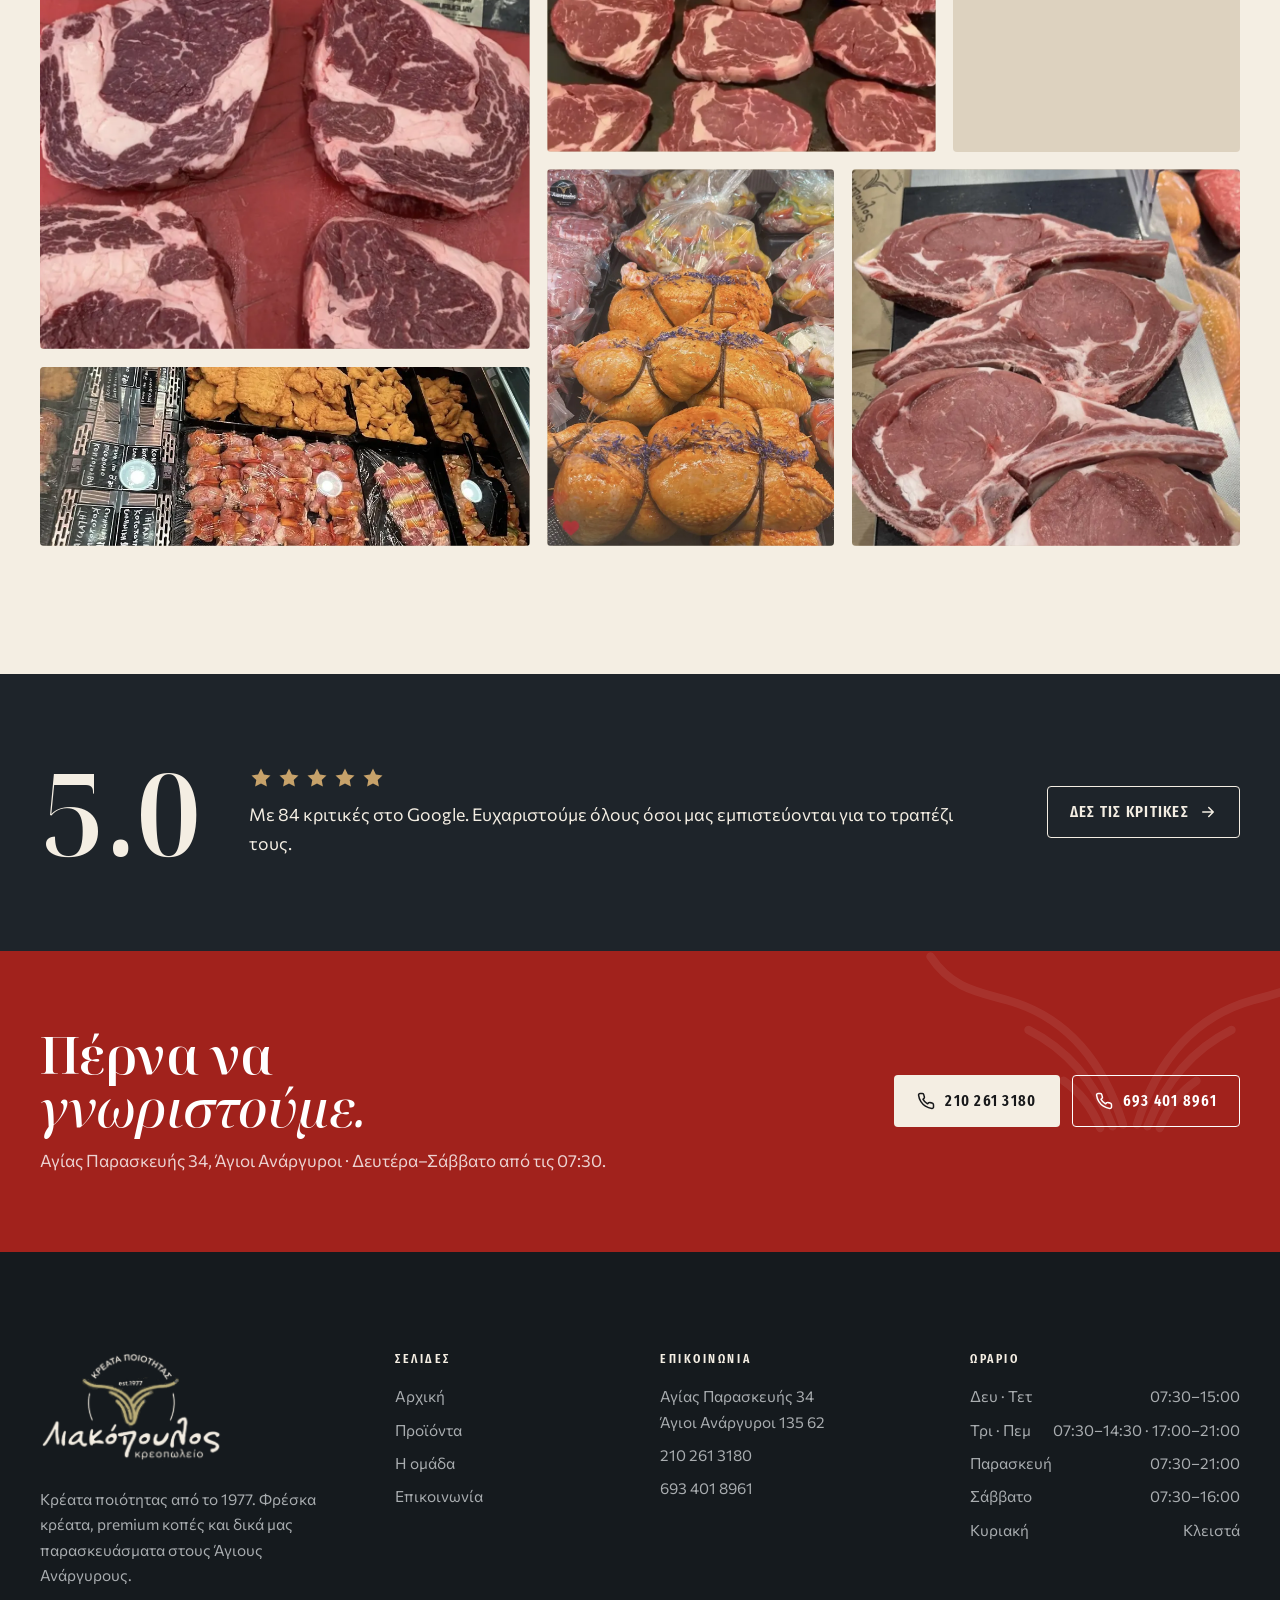
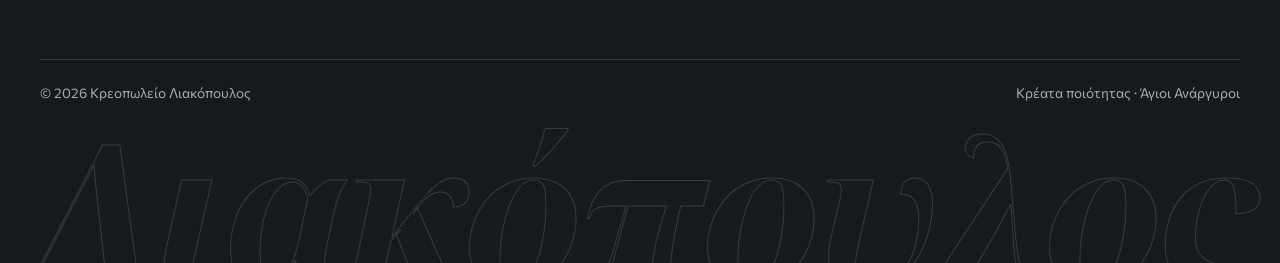
==== commit 07887d81: "Use the official logo in header, footer and About page The uploaded logo (white background) is keyed" ====
--- a/about.html
+++ b/about.html
@@ -35,8 +35,7 @@
 <header class="site-header">
   <div class="wrap">
     <a class="brand" href="index.html" aria-label="Κρεοπωλείο Λιακόπουλος — αρχική σελίδα">
-      <svg class="brand__mark" viewBox="0 0 120 66" fill="none" stroke="currentColor" stroke-width="3.4" stroke-linecap="round" aria-hidden="true"><path d="M58 61C52 42 41 30 25 25.5C16 23 9 22 3 13"/><path d="M62 61C68 42 79 30 95 25.5C104 23 111 22 117 13"/><path d="M55 61.5C50 49 42 39.5 31 34"/><path d="M65 61.5C70 49 78 39.5 89 34"/><path d="M51.5 62C49 56 45.5 51.5 41 48.5"/><path d="M68.5 62C71 56 74.5 51.5 79 48.5"/></svg>
-      <span><span class="brand__name">Λιακόπουλος</span><span class="brand__sub">Κρεοπωλείο · est. 1977</span></span>
+      <img class="brand__logo" src="assets/img/logo-light.png" alt="Λιακόπουλος κρεοπωλείο — Κρέατα ποιότητας, est. 1977" width="380" height="232">
     </a>
     <nav class="nav" id="nav" aria-label="Κύριο μενού">
       <ul class="nav__links">
@@ -80,8 +79,7 @@
       <p>Σε έναν καθαρό, φωτεινό χώρο θα βρεις φρέσκα κρέατα κάθε μέρα, premium κοπές όπως Black Angus ribeye, tomahawk και picanha, δικά μας παρασκευάσματα και μια γωνιά με τυριά, ζυμαρικά και καλά προϊόντα για το τραπέζι.</p>
       <p>Κι αν θέλεις να ψωνίσεις για όλη την εβδομάδα, σου τα συσκευάζουμε σε vacuum για να κρατήσουν.</p>
       <div class="sign">
-        <svg class="" viewBox="0 0 120 66" fill="none" stroke="currentColor" stroke-width="3.4" stroke-linecap="round" aria-hidden="true"><path d="M58 61C52 42 41 30 25 25.5C16 23 9 22 3 13"/><path d="M62 61C68 42 79 30 95 25.5C104 23 111 22 117 13"/><path d="M55 61.5C50 49 42 39.5 31 34"/><path d="M65 61.5C70 49 78 39.5 89 34"/><path d="M51.5 62C49 56 45.5 51.5 41 48.5"/><path d="M68.5 62C71 56 74.5 51.5 79 48.5"/></svg>
-        <span>Κρεοπωλείο Λιακόπουλος<small>Κρέατα ποιότητας · est. 1977</small></span>
+        <img src="assets/img/logo-dark.png" alt="Λιακόπουλος κρεοπωλείο — Κρέατα ποιότητας, est. 1977" width="380" height="232" loading="lazy">
       </div>
     </div>
   </div>
@@ -153,8 +151,7 @@
     <div class="footer__grid">
       <div>
         <a class="brand" href="index.html" aria-label="Κρεοπωλείο Λιακόπουλος">
-          <svg class="brand__mark" viewBox="0 0 120 66" fill="none" stroke="currentColor" stroke-width="3.4" stroke-linecap="round" aria-hidden="true"><path d="M58 61C52 42 41 30 25 25.5C16 23 9 22 3 13"/><path d="M62 61C68 42 79 30 95 25.5C104 23 111 22 117 13"/><path d="M55 61.5C50 49 42 39.5 31 34"/><path d="M65 61.5C70 49 78 39.5 89 34"/><path d="M51.5 62C49 56 45.5 51.5 41 48.5"/><path d="M68.5 62C71 56 74.5 51.5 79 48.5"/></svg>
-          <span><span class="brand__name">Λιακόπουλος</span><span class="brand__sub">Κρεοπωλείο · est. 1977</span></span>
+          <img class="brand__logo" src="assets/img/logo-light.png" alt="Λιακόπουλος κρεοπωλείο — Κρέατα ποιότητας, est. 1977" width="380" height="232" loading="lazy">
         </a>
         <p class="footer__tag">Κρέατα ποιότητας από το 1977. Φρέσκα κρέατα, premium κοπές και δικά μας παρασκευάσματα στους Άγιους Ανάργυρους.</p>
       </div>
--- a/assets/css/style.css
+++ b/assets/css/style.css
@@ -29,7 +29,7 @@
   --wrap: 1220px;
   --gut: clamp(16px, 4vw, 40px);
   --ease: cubic-bezier(.2, .7, .2, 1);
-  --header-h: 76px;
+  --header-h: 88px;
 }
 
 /* ---------- base ---------- */
@@ -163,10 +163,8 @@
 .site-header > .wrap { display: flex; align-items: center; justify-content: space-between; gap: 24px; height: var(--header-h); }
 
 .brand { display: flex; align-items: center; gap: 12px; text-decoration: none; color: var(--paper); flex: none; }
-.brand__mark { width: 56px; height: auto; color: var(--brass); flex: none; transition: transform .6s var(--ease); }
-.brand:hover .brand__mark { transform: translateY(-2px) scale(1.04); }
-.brand__name { display: block; font-family: var(--f-display); font-style: italic; font-weight: 700; font-size: 1.6rem; line-height: 1; letter-spacing: -.01em; }
-.brand__sub { display: block; font-family: var(--f-cond); font-weight: 500; font-size: .7rem; letter-spacing: .24em; text-transform: uppercase; color: var(--brass); margin-top: 6px; }
+.brand__logo { display: block; height: 72px; width: auto; transition: transform .6s var(--ease); }
+.brand:hover .brand__logo { transform: translateY(-1px) scale(1.03); }
 
 .nav { display: flex; align-items: center; gap: 32px; }
 .nav__links { display: flex; gap: 28px; list-style: none; }
@@ -223,9 +221,12 @@
   .topbar .status, .topbar__right a { white-space: nowrap; }
   .topbar__right .topbar__addr, .topbar__right .hide-sm { display: none; }
 }
+@media (max-width: 720px) {
+  :root { --header-h: 76px; }
+  .brand__logo { height: 62px; }
+}
 @media (max-width: 400px) {
-  .brand__mark { width: 44px; }
-  .brand__name { font-size: 1.35rem; }
+  .brand__logo { height: 58px; }
 }
 
 /* ---------- brand badge (rotating ring) ---------- */
@@ -618,10 +619,8 @@
   font-size: 4.6em; line-height: .82; padding: .06em .1em 0 0; color: var(--blood);
 }
 .pull { font-family: var(--f-display); font-style: italic; font-size: clamp(1.6rem, 2.6vw, 2.2rem); line-height: 1.25; margin: 34px 0; padding-left: 24px; border-left: 3px solid var(--blood); }
-.sign { margin-top: 30px; display: flex; align-items: center; gap: 14px; }
-.sign svg { width: 64px; color: var(--brass); }
-.sign span { font-family: var(--f-display); font-style: italic; font-size: 1.5rem; line-height: 1.1; }
-.sign small { display: block; font-family: var(--f-cond); font-style: normal; font-size: .76rem; letter-spacing: .18em; text-transform: uppercase; color: var(--muted); margin-top: 4px; }
+.sign { margin-top: 34px; }
+.sign img { height: 104px; width: auto; }
 @media (max-width: 900px) {
   .story { grid-template-columns: 1fr; }
   .story__photo { position: relative; top: 0; }
@@ -695,7 +694,8 @@
 .footer ul { list-style: none; display: grid; gap: 8px; }
 .footer a { text-decoration: none; transition: color .2s; }
 .footer a:hover { color: var(--paper); }
-.footer .brand { margin-bottom: 18px; }
+.footer .brand { margin-bottom: 22px; width: fit-content; }
+.footer .brand__logo { height: 112px; }
 .footer__tag { max-width: 30ch; }
 .footer__hours li { display: flex; justify-content: space-between; gap: 16px; font-variant-numeric: tabular-nums; }
 .footer__bottom {
